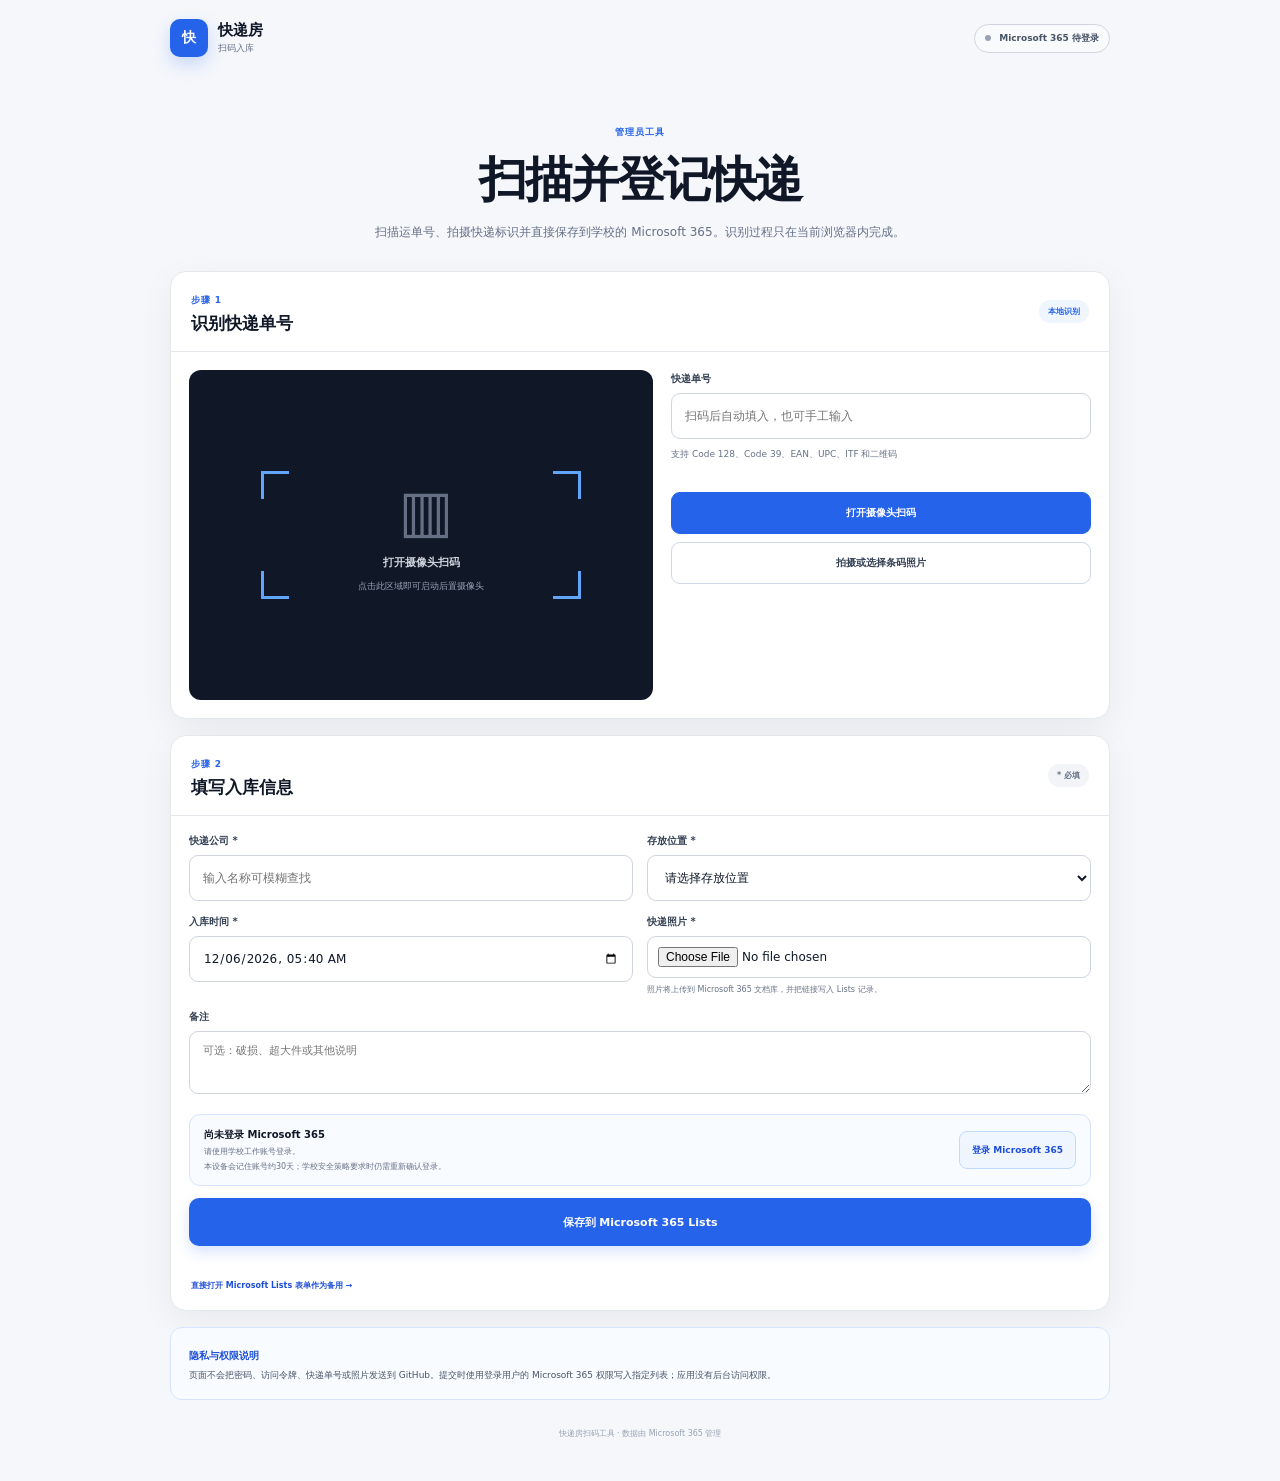
==== index.html @ 3db7db63 "Add parcel intake success page and next actions" ====
<!doctype html>
<html lang="zh-CN">
  <head>
    <meta charset="UTF-8" />
    <meta name="viewport" content="width=device-width, initial-scale=1.0, viewport-fit=cover" />
    <meta name="theme-color" content="#101828" />
    <meta name="description" content="快递房管理员手机扫码、拍照并直接写入 Microsoft 365 Lists。" />
    <title>快递房 · 扫码入库</title>
    <script type="module" crossorigin src="./app-v5.js"></script>
    <link rel="stylesheet" crossorigin href="./styles.css">
  </head>
  <body>
    <main class="shell">
      <header class="topbar">
        <a class="brand" href="#top" aria-label="快递房扫码入库首页">
          <span class="brand-mark">快</span>
          <span><strong>快递房</strong><small>扫码入库</small></span>
        </a>
        <span class="service-badge" id="service-badge"><i></i> Microsoft 365 待登录</span>
      </header>

      <section class="intro" id="top">
        <span class="eyebrow">管理员工具</span>
        <h1>扫描并登记快递</h1>
        <p>扫描运单号、拍摄快递标识并直接保存到学校的 Microsoft 365。识别过程只在当前浏览器内完成。</p>
      </section>

      <section class="scanner-card" aria-labelledby="scanner-title">
        <div class="section-heading">
          <div>
            <span class="step">步骤 1</span>
            <h2 id="scanner-title">识别快递单号</h2>
          </div>
          <span class="local-badge">本地识别</span>
        </div>

        <div class="scanner-grid">
          <div class="camera-stage" id="camera-stage">
            <video id="camera-preview" muted playsinline aria-label="摄像头条码预览"></video>
            <button class="camera-placeholder" id="camera-preview-button" type="button" aria-label="打开摄像头扫码">
              <span class="barcode-glyph">▥</span>
              <strong>打开摄像头扫码</strong>
              <small>点击此区域即可启动后置摄像头</small>
            </button>
            <div class="scan-frame" aria-hidden="true"><i></i><i></i><i></i><i></i></div>
          </div>

          <div class="controls">
            <label for="tracking-number">快递单号</label>
            <input id="tracking-number" type="text" inputmode="text" autocomplete="off" placeholder="扫码后自动填入，也可手工输入" required />
            <p class="status" id="scan-status" role="status">支持 Code 128、Code 39、EAN、UPC、ITF 和二维码</p>

            <div class="button-grid">
              <button class="primary-button" id="camera-button" type="button">打开摄像头扫码</button>
              <label class="secondary-button file-button">
                拍摄或选择条码照片
                <input id="barcode-image-input" type="file" accept="image/*" capture="environment" />
              </label>
            </div>
            <button class="stop-button" id="stop-button" type="button" hidden>停止摄像头</button>

            <div class="result" id="scan-result" hidden>
              <span>识别结果</span>
              <strong id="result-value"></strong>
            </div>
          </div>
        </div>
      </section>

      <section class="intake-card" aria-labelledby="intake-title">
        <div class="section-heading">
          <div>
            <span class="step">步骤 2</span>
            <h2 id="intake-title">填写入库信息</h2>
          </div>
          <span class="required-note">* 必填</span>
        </div>

        <form id="intake-form">
          <div class="form-grid">
            <label class="field">
              <span>快递公司 *</span>
              <input id="courier-company" list="courier-options" autocomplete="off" placeholder="输入名称可模糊查找" required />
              <datalist id="courier-options">
                <option value="顺丰速运"></option>
                <option value="京东物流"></option>
                <option value="中通快递"></option>
                <option value="圆通速递"></option>
                <option value="申通快递"></option>
                <option value="韵达速递"></option>
                <option value="极兔速递"></option>
                <option value="中国邮政"></option>
                <option value="邮政EMS"></option>
                <option value="德邦快递"></option>
                <option value="跨越速运"></option>
                <option value="菜鸟速递"></option>
                <option value="丰网速运"></option>
                <option value="安能物流"></option>
                <option value="百世快运"></option>
                <option value="DHL"></option>
                <option value="FedEx"></option>
                <option value="UPS"></option>
                <option value="其他"></option>
              </datalist>
            </label>

            <label class="field">
              <span>存放位置 *</span>
              <select id="storage-location" required>
                <option value="">请选择存放位置</option>
                <option value="南门岗亭货架1层">南门岗亭货架1层</option>
                <option value="南门岗亭货架2层">南门岗亭货架2层</option>
                <option value="南门岗亭货架3层">南门岗亭货架3层</option>
                <option value="南门外货架1层">南门外货架1层</option>
                <option value="南门外货架2层">南门外货架2层</option>
                <option value="南门外货架3层">南门外货架3层</option>
              </select>
            </label>

            <label class="field">
              <span>入库时间 *</span>
              <input id="inbound-time" type="datetime-local" required />
            </label>

            <label class="field photo-field">
              <span>快递照片 *</span>
              <input id="parcel-photo" type="file" accept="image/*" capture="environment" required />
              <small>照片将上传到 Microsoft 365 文档库，并把链接写入 Lists 记录。</small>
            </label>

            <label class="field field-wide">
              <span>备注</span>
              <textarea id="notes" rows="3" placeholder="可选：破损、超大件或其他说明"></textarea>
            </label>
          </div>

          <div class="photo-preview" id="photo-preview" hidden>
            <img id="photo-preview-image" alt="待上传的快递照片预览" />
            <div><strong id="photo-file-name"></strong><small>仅在提交时上传到 Microsoft 365</small></div>
            <button id="remove-photo" type="button">移除</button>
          </div>

          <div class="connection-panel">
            <div>
              <strong id="account-label">尚未登录 Microsoft 365</strong>
              <small id="connection-status">使用学校工作账号登录后，才能直接写入快递管理列表。</small>
              <small>本设备会记住账号约30天；学校安全策略要求时仍需重新确认登录。</small>
            </div>
            <button id="m365-login-button" type="button">登录 Microsoft 365</button>
          </div>

          <button class="submit-button" id="submit-button" type="submit">保存到 Microsoft 365 Lists</button>
          <p class="submit-status" id="submit-status" role="status"></p>
          <a class="manual-form-link" id="manual-form-link" hidden target="_blank" rel="noreferrer">直接打开 Microsoft Lists 表单作为备用 →</a>
        </form>
      </section>

      <aside class="privacy-note">
        <strong>隐私与权限说明</strong>
        <p>页面不会把密码、访问令牌、快递单号或照片发送到 GitHub。提交时使用登录用户的 Microsoft 365 权限写入指定列表；应用没有后台访问权限。</p>
      </aside>

      <footer>快递房扫码工具 · 数据由 Microsoft 365 管理</footer>
    </main>

    <section class="success-screen" id="success-screen" aria-labelledby="success-title" hidden>
      <div class="success-card">
        <div class="success-icon" aria-hidden="true">✓</div>
        <span class="success-eyebrow">入库完成</span>
        <h1 id="success-title" tabindex="-1">快递已成功保存</h1>
        <p>快递记录和照片已经写入 Microsoft 365。</p>

        <dl class="success-details">
          <div><dt>快递单号</dt><dd id="success-tracking-number"></dd></div>
          <div><dt>存放位置</dt><dd id="success-storage-location"></dd></div>
          <div><dt>记录编号</dt><dd id="success-record-id"></dd></div>
        </dl>

        <div class="success-actions">
          <button class="success-primary" id="record-another-button" type="button">再录入一个快递</button>
          <button class="success-secondary" id="close-page-button" type="button">关闭此页面</button>
        </div>
        <p class="close-page-status" id="close-page-status" role="status" hidden></p>
      </div>
    </section>
  </body>
</html>
---- styles.css ----
:root{--lightningcss-light:initial;--lightningcss-dark: ;color-scheme:light;--navy:#101828;--blue:#2563eb;--blue-dark:#1d4ed8;--blue-soft:#eff6ff;--green:#079455;--green-soft:#ecfdf3;--red:#b42318;--red-soft:#fef3f2;--text:#101828;--muted:#667085;--line:#e4e7ec;--surface:#fff;--canvas:#f5f7fb}*{box-sizing:border-box}html{scroll-behavior:smooth}body{color:var(--text);background:var(--canvas);-webkit-font-smoothing:antialiased;margin:0;font-family:Segoe UI,Microsoft YaHei,PingFang SC,system-ui,sans-serif}button,input,select,textarea{font:inherit}a{color:inherit;text-decoration:none}[hidden]{display:none!important}.shell{width:min(940px,100% - 32px);margin:0 auto;padding-bottom:42px}.topbar{justify-content:space-between;align-items:center;gap:20px;min-height:76px;display:flex}.brand{align-items:center;gap:10px;display:inline-flex}.brand-mark{background:var(--blue);color:#fff;border-radius:10px;place-items:center;width:38px;height:38px;font-size:14px;font-weight:900;display:grid;box-shadow:0 7px 18px #2563eb38}.brand strong,.brand small{display:block}.brand strong{font-size:15px}.brand small{color:var(--muted);margin-top:2px;font-size:9px}.service-badge{color:#475467;background:#f9fafb;border:1px solid #d0d5dd;border-radius:999px;padding:7px 10px;font-size:9px;font-weight:800}.service-badge i{background:#98a2b3;border-radius:50%;width:6px;height:6px;margin-right:5px;display:inline-block}.service-badge[data-state=success]{background:var(--green-soft);color:#027a48;border-color:#b7ebd1}.service-badge[data-state=success] i{background:#12b76a}.intro{text-align:center;padding:44px 0 28px}.eyebrow,.step{color:var(--blue);letter-spacing:.1em;font-size:9px;font-weight:900}.intro h1{letter-spacing:-.04em;margin:9px 0 10px;font-size:clamp(32px,6vw,48px)}.intro p{max-width:680px;color:var(--muted);margin:0 auto;font-size:12px;line-height:1.75}.scanner-card,.intake-card{border:1px solid var(--line);background:var(--surface);border-radius:16px;box-shadow:0 10px 35px #1018280f}.intake-card{margin-top:16px}.section-heading{border-bottom:1px solid var(--line);justify-content:space-between;align-items:center;min-height:76px;padding:16px 20px;display:flex}.section-heading h2{margin:5px 0 0;font-size:17px}.local-badge,.required-note{background:var(--blue-soft);color:var(--blue);border-radius:999px;padding:6px 9px;font-size:8px;font-weight:850}.required-note{color:#667085;background:#f2f4f7}.scanner-grid{grid-template-columns:minmax(300px,1.05fr) minmax(290px,.95fr);gap:18px;padding:18px;display:grid}.camera-stage{background:var(--navy);border-radius:12px;min-height:330px;position:relative;overflow:hidden}.camera-stage video{object-fit:cover;width:100%;height:100%;min-height:330px;display:block}.camera-placeholder{cursor:pointer;color:#98a2b3;text-align:center;background:0 0;border:0;place-content:center;gap:10px;width:100%;padding:0;display:grid;position:absolute;inset:0}.camera-placeholder:hover,.camera-placeholder:focus-visible{background:#ffffff0a;outline:none}.camera-placeholder strong{color:#d0d5dd;font-size:11px}.camera-placeholder small{font-size:9px}.barcode-glyph{color:#667085;letter-spacing:-10px;font-size:58px}.scan-frame{pointer-events:none;width:min(76%,320px);height:128px;position:absolute;inset:50% auto auto 50%;transform:translate(-50%,-50%)}.scan-frame i{width:28px;height:28px;position:absolute}.scan-frame i:first-child{border-top:3px solid #60a5fa;border-left:3px solid #60a5fa;top:0;left:0}.scan-frame i:nth-child(2){border-top:3px solid #60a5fa;border-right:3px solid #60a5fa;top:0;right:0}.scan-frame i:nth-child(3){border-bottom:3px solid #60a5fa;border-left:3px solid #60a5fa;bottom:0;left:0}.scan-frame i:nth-child(4){border-bottom:3px solid #60a5fa;border-right:3px solid #60a5fa;bottom:0;right:0}.camera-stage[data-state=success] .scan-frame i{border-color:#12b76a}.controls{flex-direction:column;min-width:0;display:flex}.controls>label:first-child{color:#344054;margin:2px 0 7px;font-size:10px;font-weight:850}.controls>input,.field input,.field select,.field textarea{width:100%;color:var(--text);background:#fff;border:1px solid #d0d5dd;border-radius:9px;outline:none}.controls>input,.field input,.field select{height:46px;padding:0 13px;font-size:12px}.field textarea{resize:vertical;padding:11px 13px;font-size:11px}.controls>input:focus,.field input:focus,.field select:focus,.field textarea:focus{border-color:#60a5fa;box-shadow:0 0 0 3px #dbeafe}.status{min-height:36px;color:var(--muted);margin:9px 0 8px;font-size:9px;line-height:1.55}.status[data-tone=success]{color:var(--green);font-weight:750}.status[data-tone=error]{color:var(--red)}.button-grid{grid-template-columns:1fr;gap:8px;display:grid}.primary-button,.secondary-button,.stop-button{cursor:pointer;border-radius:9px;place-items:center;min-height:42px;padding:0 12px;font-size:10px;font-weight:800;display:grid}.primary-button{border:1px solid var(--blue);background:var(--blue);color:#fff}.primary-button:hover{background:var(--blue-dark)}.secondary-button{color:#344054;background:#fff;border:1px solid #cfd8e8}.secondary-button:hover{color:var(--blue-dark);border-color:#93c5fd}.file-button{position:relative;overflow:hidden}.file-button input{opacity:0;pointer-events:none;width:1px;height:1px;position:absolute}.stop-button{color:#475467;background:#f2f4f7;border:0;margin-top:8px}.result{background:var(--green-soft);border:1px solid #b7ebd1;border-radius:10px;margin-top:auto;padding:13px}.result span,.result strong{display:block}.result span{color:#027a48;font-size:8px;font-weight:800}.result strong{overflow-wrap:anywhere;color:#05603a;margin-top:5px;font-size:15px}#intake-form{padding:18px}.form-grid{grid-template-columns:repeat(2,minmax(0,1fr));gap:14px;display:grid}.field{min-width:0}.field>span{color:#344054;margin:0 0 7px;font-size:10px;font-weight:800;display:block}.field>small{color:var(--muted);margin-top:6px;font-size:8px;line-height:1.5;display:block}.field-wide{grid-column:1/-1}.photo-field input{height:auto;padding:10px}.photo-preview{background:#f8fbff;border:1px solid #d6e4ff;border-radius:10px;grid-template-columns:72px minmax(0,1fr) auto;align-items:center;gap:11px;margin-top:14px;padding:10px;display:grid}.photo-preview img{object-fit:cover;background:#e4e7ec;border-radius:8px;width:72px;height:60px}.photo-preview strong,.photo-preview small{text-overflow:ellipsis;white-space:nowrap;display:block;overflow:hidden}.photo-preview strong{font-size:10px}.photo-preview small{color:var(--muted);margin-top:5px;font-size:8px}.photo-preview button{cursor:pointer;color:#475467;background:#f2f4f7;border:0;border-radius:7px;padding:7px 9px;font-size:8px;font-weight:800}.connection-panel{background:#f8fbff;border:1px solid #d6e4ff;border-radius:11px;align-items:center;gap:14px;margin-top:16px;padding:13px 14px;display:flex}.connection-panel>div{min-width:0}.connection-panel strong,.connection-panel small{display:block}.connection-panel strong{font-size:10px}.connection-panel small{color:var(--muted);text-overflow:ellipsis;white-space:nowrap;margin-top:4px;font-size:8px;overflow:hidden}.connection-panel button{cursor:pointer;background:var(--blue-soft);min-height:38px;color:var(--blue-dark);white-space:nowrap;border:1px solid #bfdbfe;border-radius:8px;margin-left:auto;padding:0 12px;font-size:9px;font-weight:850}.connection-panel button:disabled{cursor:default;opacity:.68}.submit-button{cursor:pointer;background:var(--blue);color:#fff;border:0;border-radius:10px;width:100%;min-height:48px;margin-top:12px;font-size:11px;font-weight:850;box-shadow:0 6px 14px #2563eb2e}.submit-button:hover{background:var(--blue-dark)}.submit-button:disabled{cursor:wait;opacity:.62}.submit-status{min-height:18px;color:var(--muted);margin:9px 2px 0;font-size:9px;line-height:1.55}.submit-status[data-tone=success]{color:var(--green);font-weight:800}.submit-status[data-tone=error]{color:var(--red)}.manual-form-link{color:var(--blue-dark);margin:7px 2px 0;font-size:8px;font-weight:800;display:inline-flex}.privacy-note{background:#f8fbff;border:1px solid #d6e4ff;border-radius:12px;margin-top:16px;padding:16px 18px}.privacy-note strong{color:#1d4ed8;font-size:10px}.privacy-note p{color:#475467;margin:5px 0 0;font-size:9px;line-height:1.65}footer{color:#98a2b3;text-align:center;padding:28px 0 0;font-size:8px}.success-screen{background:linear-gradient(#f5f7fb 0%,#ecfdf3 100%);place-items:center;min-height:100vh;padding:32px 16px;display:grid}.success-card{text-align:center;background:#fff;border:1px solid #b7ebd1;border-radius:22px;width:min(520px,100%);padding:42px;box-shadow:0 24px 70px #1018281f}.success-icon{background:var(--green-soft);width:72px;height:72px;color:var(--green);border-radius:50%;place-items:center;margin:0 auto 20px;font-size:38px;font-weight:900;display:grid}.success-eyebrow{color:var(--green);letter-spacing:.12em;font-size:10px;font-weight:900}.success-card h1{letter-spacing:-.04em;outline:none;margin:9px 0 10px;font-size:clamp(28px,6vw,40px)}.success-card>p{color:var(--muted);margin:0;font-size:11px;line-height:1.7}.success-details{border:1px solid var(--line);text-align:left;background:#f9fafb;border-radius:14px;margin:26px 0;padding:6px 18px}.success-details div{border-bottom:1px solid var(--line);grid-template-columns:92px minmax(0,1fr);gap:12px;padding:12px 0;display:grid}.success-details div:last-child{border-bottom:0}.success-details dt{color:var(--muted);font-size:9px;font-weight:750}.success-details dd{overflow-wrap:anywhere;color:var(--text);margin:0;font-size:11px;font-weight:850}.success-actions{grid-template-columns:1fr 1fr;gap:10px;display:grid}.success-actions button{cursor:pointer;border-radius:10px;min-height:48px;padding:0 14px;font-size:10px;font-weight:850}.success-primary{border:1px solid var(--blue);background:var(--blue);color:#fff}.success-primary:hover{background:var(--blue-dark)}.success-secondary{color:#344054;background:#fff;border:1px solid #d0d5dd}.success-secondary:hover{background:#f9fafb;border-color:#98a2b3}.success-card .close-page-status{color:#b54708;background:#fff4ed;border-radius:8px;margin-top:14px;padding:10px 12px;font-size:9px}@media (width<=700px){.shell{width:min(100% - 22px,560px);padding-bottom:28px}.topbar{min-height:64px}.service-badge{font-size:8px}.intro{text-align:left;padding:30px 6px 20px}.intro h1{font-size:31px}.intro p{font-size:10px}.section-heading{min-height:67px;padding:13px 14px}.scanner-grid{grid-template-columns:1fr;gap:12px;padding:11px}.camera-stage,.camera-stage video{min-height:270px}.controls{min-height:290px}#intake-form{padding:13px}.form-grid{grid-template-columns:1fr;gap:12px}.field-wide{grid-column:auto}.connection-panel{flex-direction:column;align-items:stretch}.connection-panel button{width:100%;margin-left:0}.success-screen{padding:18px 12px}.success-card{border-radius:17px;padding:30px 18px}.success-actions{grid-template-columns:1fr}.success-details div{grid-template-columns:78px minmax(0,1fr)}}@media (prefers-reduced-motion:reduce){*{scroll-behavior:auto!important}}
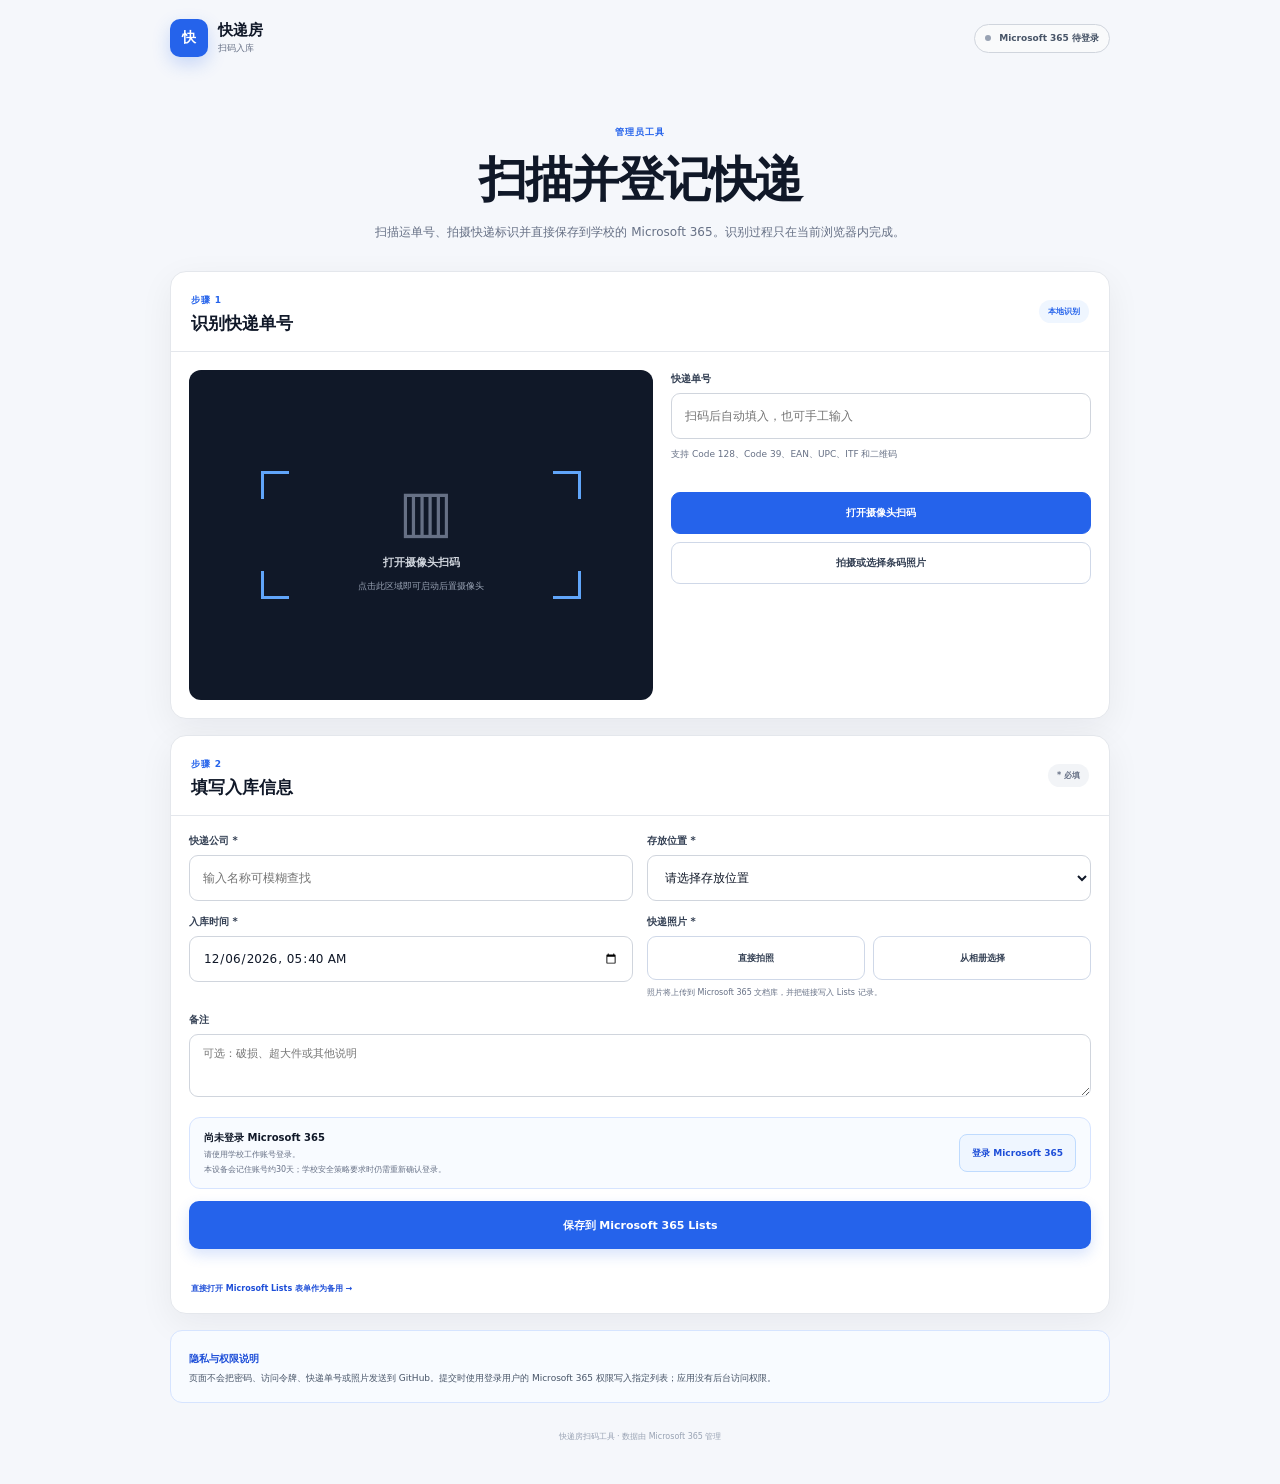
==== commit 5c1b40f0: "Improve WeChat photo upload compatibility" ====
--- a/index.html
+++ b/index.html
@@ -6,7 +6,7 @@
     <meta name="theme-color" content="#101828" />
     <meta name="description" content="快递房管理员手机扫码、拍照并直接写入 Microsoft 365 Lists。" />
     <title>快递房 · 扫码入库</title>
-    <script type="module" crossorigin src="./app-v5.js"></script>
+    <script type="module" crossorigin src="./app-v6.js"></script>
     <link rel="stylesheet" crossorigin href="./styles.css">
   </head>
   <body>
@@ -54,7 +54,7 @@
               <button class="primary-button" id="camera-button" type="button">打开摄像头扫码</button>
               <label class="secondary-button file-button">
                 拍摄或选择条码照片
-                <input id="barcode-image-input" type="file" accept="image/*" capture="environment" />
+                <input id="barcode-image-input" type="file" accept="image/*" />
               </label>
             </div>
             <button class="stop-button" id="stop-button" type="button" hidden>停止摄像头</button>
@@ -124,8 +124,18 @@
 
             <label class="field photo-field">
               <span>快递照片 *</span>
-              <input id="parcel-photo" type="file" accept="image/*" capture="environment" required />
+              <span class="photo-source-grid">
+                <span class="photo-source-button">
+                  直接拍照
+                  <input id="parcel-photo-camera" type="file" accept="image/*" capture="environment" />
+                </span>
+                <span class="photo-source-button">
+                  从相册选择
+                  <input id="parcel-photo-library" type="file" accept="image/*" />
+                </span>
+              </span>
               <small>照片将上传到 Microsoft 365 文档库，并把链接写入 Lists 记录。</small>
+              <small class="wechat-photo-hint" id="wechat-photo-hint" hidden>微信内置浏览器可能无法直接调用摄像头，请先拍照后选择“从相册选择”；仍无反应时，请用右上角菜单在系统浏览器打开。</small>
             </label>
 
             <label class="field field-wide">
--- a/styles.css
+++ b/styles.css
@@ -1 +1 @@
-:root{--lightningcss-light:initial;--lightningcss-dark: ;color-scheme:light;--navy:#101828;--blue:#2563eb;--blue-dark:#1d4ed8;--blue-soft:#eff6ff;--green:#079455;--green-soft:#ecfdf3;--red:#b42318;--red-soft:#fef3f2;--text:#101828;--muted:#667085;--line:#e4e7ec;--surface:#fff;--canvas:#f5f7fb}*{box-sizing:border-box}html{scroll-behavior:smooth}body{color:var(--text);background:var(--canvas);-webkit-font-smoothing:antialiased;margin:0;font-family:Segoe UI,Microsoft YaHei,PingFang SC,system-ui,sans-serif}button,input,select,textarea{font:inherit}a{color:inherit;text-decoration:none}[hidden]{display:none!important}.shell{width:min(940px,100% - 32px);margin:0 auto;padding-bottom:42px}.topbar{justify-content:space-between;align-items:center;gap:20px;min-height:76px;display:flex}.brand{align-items:center;gap:10px;display:inline-flex}.brand-mark{background:var(--blue);color:#fff;border-radius:10px;place-items:center;width:38px;height:38px;font-size:14px;font-weight:900;display:grid;box-shadow:0 7px 18px #2563eb38}.brand strong,.brand small{display:block}.brand strong{font-size:15px}.brand small{color:var(--muted);margin-top:2px;font-size:9px}.service-badge{color:#475467;background:#f9fafb;border:1px solid #d0d5dd;border-radius:999px;padding:7px 10px;font-size:9px;font-weight:800}.service-badge i{background:#98a2b3;border-radius:50%;width:6px;height:6px;margin-right:5px;display:inline-block}.service-badge[data-state=success]{background:var(--green-soft);color:#027a48;border-color:#b7ebd1}.service-badge[data-state=success] i{background:#12b76a}.intro{text-align:center;padding:44px 0 28px}.eyebrow,.step{color:var(--blue);letter-spacing:.1em;font-size:9px;font-weight:900}.intro h1{letter-spacing:-.04em;margin:9px 0 10px;font-size:clamp(32px,6vw,48px)}.intro p{max-width:680px;color:var(--muted);margin:0 auto;font-size:12px;line-height:1.75}.scanner-card,.intake-card{border:1px solid var(--line);background:var(--surface);border-radius:16px;box-shadow:0 10px 35px #1018280f}.intake-card{margin-top:16px}.section-heading{border-bottom:1px solid var(--line);justify-content:space-between;align-items:center;min-height:76px;padding:16px 20px;display:flex}.section-heading h2{margin:5px 0 0;font-size:17px}.local-badge,.required-note{background:var(--blue-soft);color:var(--blue);border-radius:999px;padding:6px 9px;font-size:8px;font-weight:850}.required-note{color:#667085;background:#f2f4f7}.scanner-grid{grid-template-columns:minmax(300px,1.05fr) minmax(290px,.95fr);gap:18px;padding:18px;display:grid}.camera-stage{background:var(--navy);border-radius:12px;min-height:330px;position:relative;overflow:hidden}.camera-stage video{object-fit:cover;width:100%;height:100%;min-height:330px;display:block}.camera-placeholder{cursor:pointer;color:#98a2b3;text-align:center;background:0 0;border:0;place-content:center;gap:10px;width:100%;padding:0;display:grid;position:absolute;inset:0}.camera-placeholder:hover,.camera-placeholder:focus-visible{background:#ffffff0a;outline:none}.camera-placeholder strong{color:#d0d5dd;font-size:11px}.camera-placeholder small{font-size:9px}.barcode-glyph{color:#667085;letter-spacing:-10px;font-size:58px}.scan-frame{pointer-events:none;width:min(76%,320px);height:128px;position:absolute;inset:50% auto auto 50%;transform:translate(-50%,-50%)}.scan-frame i{width:28px;height:28px;position:absolute}.scan-frame i:first-child{border-top:3px solid #60a5fa;border-left:3px solid #60a5fa;top:0;left:0}.scan-frame i:nth-child(2){border-top:3px solid #60a5fa;border-right:3px solid #60a5fa;top:0;right:0}.scan-frame i:nth-child(3){border-bottom:3px solid #60a5fa;border-left:3px solid #60a5fa;bottom:0;left:0}.scan-frame i:nth-child(4){border-bottom:3px solid #60a5fa;border-right:3px solid #60a5fa;bottom:0;right:0}.camera-stage[data-state=success] .scan-frame i{border-color:#12b76a}.controls{flex-direction:column;min-width:0;display:flex}.controls>label:first-child{color:#344054;margin:2px 0 7px;font-size:10px;font-weight:850}.controls>input,.field input,.field select,.field textarea{width:100%;color:var(--text);background:#fff;border:1px solid #d0d5dd;border-radius:9px;outline:none}.controls>input,.field input,.field select{height:46px;padding:0 13px;font-size:12px}.field textarea{resize:vertical;padding:11px 13px;font-size:11px}.controls>input:focus,.field input:focus,.field select:focus,.field textarea:focus{border-color:#60a5fa;box-shadow:0 0 0 3px #dbeafe}.status{min-height:36px;color:var(--muted);margin:9px 0 8px;font-size:9px;line-height:1.55}.status[data-tone=success]{color:var(--green);font-weight:750}.status[data-tone=error]{color:var(--red)}.button-grid{grid-template-columns:1fr;gap:8px;display:grid}.primary-button,.secondary-button,.stop-button{cursor:pointer;border-radius:9px;place-items:center;min-height:42px;padding:0 12px;font-size:10px;font-weight:800;display:grid}.primary-button{border:1px solid var(--blue);background:var(--blue);color:#fff}.primary-button:hover{background:var(--blue-dark)}.secondary-button{color:#344054;background:#fff;border:1px solid #cfd8e8}.secondary-button:hover{color:var(--blue-dark);border-color:#93c5fd}.file-button{position:relative;overflow:hidden}.file-button input{opacity:0;pointer-events:none;width:1px;height:1px;position:absolute}.stop-button{color:#475467;background:#f2f4f7;border:0;margin-top:8px}.result{background:var(--green-soft);border:1px solid #b7ebd1;border-radius:10px;margin-top:auto;padding:13px}.result span,.result strong{display:block}.result span{color:#027a48;font-size:8px;font-weight:800}.result strong{overflow-wrap:anywhere;color:#05603a;margin-top:5px;font-size:15px}#intake-form{padding:18px}.form-grid{grid-template-columns:repeat(2,minmax(0,1fr));gap:14px;display:grid}.field{min-width:0}.field>span{color:#344054;margin:0 0 7px;font-size:10px;font-weight:800;display:block}.field>small{color:var(--muted);margin-top:6px;font-size:8px;line-height:1.5;display:block}.field-wide{grid-column:1/-1}.photo-field input{height:auto;padding:10px}.photo-preview{background:#f8fbff;border:1px solid #d6e4ff;border-radius:10px;grid-template-columns:72px minmax(0,1fr) auto;align-items:center;gap:11px;margin-top:14px;padding:10px;display:grid}.photo-preview img{object-fit:cover;background:#e4e7ec;border-radius:8px;width:72px;height:60px}.photo-preview strong,.photo-preview small{text-overflow:ellipsis;white-space:nowrap;display:block;overflow:hidden}.photo-preview strong{font-size:10px}.photo-preview small{color:var(--muted);margin-top:5px;font-size:8px}.photo-preview button{cursor:pointer;color:#475467;background:#f2f4f7;border:0;border-radius:7px;padding:7px 9px;font-size:8px;font-weight:800}.connection-panel{background:#f8fbff;border:1px solid #d6e4ff;border-radius:11px;align-items:center;gap:14px;margin-top:16px;padding:13px 14px;display:flex}.connection-panel>div{min-width:0}.connection-panel strong,.connection-panel small{display:block}.connection-panel strong{font-size:10px}.connection-panel small{color:var(--muted);text-overflow:ellipsis;white-space:nowrap;margin-top:4px;font-size:8px;overflow:hidden}.connection-panel button{cursor:pointer;background:var(--blue-soft);min-height:38px;color:var(--blue-dark);white-space:nowrap;border:1px solid #bfdbfe;border-radius:8px;margin-left:auto;padding:0 12px;font-size:9px;font-weight:850}.connection-panel button:disabled{cursor:default;opacity:.68}.submit-button{cursor:pointer;background:var(--blue);color:#fff;border:0;border-radius:10px;width:100%;min-height:48px;margin-top:12px;font-size:11px;font-weight:850;box-shadow:0 6px 14px #2563eb2e}.submit-button:hover{background:var(--blue-dark)}.submit-button:disabled{cursor:wait;opacity:.62}.submit-status{min-height:18px;color:var(--muted);margin:9px 2px 0;font-size:9px;line-height:1.55}.submit-status[data-tone=success]{color:var(--green);font-weight:800}.submit-status[data-tone=error]{color:var(--red)}.manual-form-link{color:var(--blue-dark);margin:7px 2px 0;font-size:8px;font-weight:800;display:inline-flex}.privacy-note{background:#f8fbff;border:1px solid #d6e4ff;border-radius:12px;margin-top:16px;padding:16px 18px}.privacy-note strong{color:#1d4ed8;font-size:10px}.privacy-note p{color:#475467;margin:5px 0 0;font-size:9px;line-height:1.65}footer{color:#98a2b3;text-align:center;padding:28px 0 0;font-size:8px}.success-screen{background:linear-gradient(#f5f7fb 0%,#ecfdf3 100%);place-items:center;min-height:100vh;padding:32px 16px;display:grid}.success-card{text-align:center;background:#fff;border:1px solid #b7ebd1;border-radius:22px;width:min(520px,100%);padding:42px;box-shadow:0 24px 70px #1018281f}.success-icon{background:var(--green-soft);width:72px;height:72px;color:var(--green);border-radius:50%;place-items:center;margin:0 auto 20px;font-size:38px;font-weight:900;display:grid}.success-eyebrow{color:var(--green);letter-spacing:.12em;font-size:10px;font-weight:900}.success-card h1{letter-spacing:-.04em;outline:none;margin:9px 0 10px;font-size:clamp(28px,6vw,40px)}.success-card>p{color:var(--muted);margin:0;font-size:11px;line-height:1.7}.success-details{border:1px solid var(--line);text-align:left;background:#f9fafb;border-radius:14px;margin:26px 0;padding:6px 18px}.success-details div{border-bottom:1px solid var(--line);grid-template-columns:92px minmax(0,1fr);gap:12px;padding:12px 0;display:grid}.success-details div:last-child{border-bottom:0}.success-details dt{color:var(--muted);font-size:9px;font-weight:750}.success-details dd{overflow-wrap:anywhere;color:var(--text);margin:0;font-size:11px;font-weight:850}.success-actions{grid-template-columns:1fr 1fr;gap:10px;display:grid}.success-actions button{cursor:pointer;border-radius:10px;min-height:48px;padding:0 14px;font-size:10px;font-weight:850}.success-primary{border:1px solid var(--blue);background:var(--blue);color:#fff}.success-primary:hover{background:var(--blue-dark)}.success-secondary{color:#344054;background:#fff;border:1px solid #d0d5dd}.success-secondary:hover{background:#f9fafb;border-color:#98a2b3}.success-card .close-page-status{color:#b54708;background:#fff4ed;border-radius:8px;margin-top:14px;padding:10px 12px;font-size:9px}@media (width<=700px){.shell{width:min(100% - 22px,560px);padding-bottom:28px}.topbar{min-height:64px}.service-badge{font-size:8px}.intro{text-align:left;padding:30px 6px 20px}.intro h1{font-size:31px}.intro p{font-size:10px}.section-heading{min-height:67px;padding:13px 14px}.scanner-grid{grid-template-columns:1fr;gap:12px;padding:11px}.camera-stage,.camera-stage video{min-height:270px}.controls{min-height:290px}#intake-form{padding:13px}.form-grid{grid-template-columns:1fr;gap:12px}.field-wide{grid-column:auto}.connection-panel{flex-direction:column;align-items:stretch}.connection-panel button{width:100%;margin-left:0}.success-screen{padding:18px 12px}.success-card{border-radius:17px;padding:30px 18px}.success-actions{grid-template-columns:1fr}.success-details div{grid-template-columns:78px minmax(0,1fr)}}@media (prefers-reduced-motion:reduce){*{scroll-behavior:auto!important}}
+:root{--lightningcss-light:initial;--lightningcss-dark: ;color-scheme:light;--navy:#101828;--blue:#2563eb;--blue-dark:#1d4ed8;--blue-soft:#eff6ff;--green:#079455;--green-soft:#ecfdf3;--red:#b42318;--red-soft:#fef3f2;--text:#101828;--muted:#667085;--line:#e4e7ec;--surface:#fff;--canvas:#f5f7fb}*{box-sizing:border-box}html{scroll-behavior:smooth}body{color:var(--text);background:var(--canvas);-webkit-font-smoothing:antialiased;margin:0;font-family:Segoe UI,Microsoft YaHei,PingFang SC,system-ui,sans-serif}button,input,select,textarea{font:inherit}a{color:inherit;text-decoration:none}[hidden]{display:none!important}.shell{width:min(940px,100% - 32px);margin:0 auto;padding-bottom:42px}.topbar{justify-content:space-between;align-items:center;gap:20px;min-height:76px;display:flex}.brand{align-items:center;gap:10px;display:inline-flex}.brand-mark{background:var(--blue);color:#fff;border-radius:10px;place-items:center;width:38px;height:38px;font-size:14px;font-weight:900;display:grid;box-shadow:0 7px 18px #2563eb38}.brand strong,.brand small{display:block}.brand strong{font-size:15px}.brand small{color:var(--muted);margin-top:2px;font-size:9px}.service-badge{color:#475467;background:#f9fafb;border:1px solid #d0d5dd;border-radius:999px;padding:7px 10px;font-size:9px;font-weight:800}.service-badge i{background:#98a2b3;border-radius:50%;width:6px;height:6px;margin-right:5px;display:inline-block}.service-badge[data-state=success]{background:var(--green-soft);color:#027a48;border-color:#b7ebd1}.service-badge[data-state=success] i{background:#12b76a}.intro{text-align:center;padding:44px 0 28px}.eyebrow,.step{color:var(--blue);letter-spacing:.1em;font-size:9px;font-weight:900}.intro h1{letter-spacing:-.04em;margin:9px 0 10px;font-size:clamp(32px,6vw,48px)}.intro p{max-width:680px;color:var(--muted);margin:0 auto;font-size:12px;line-height:1.75}.scanner-card,.intake-card{border:1px solid var(--line);background:var(--surface);border-radius:16px;box-shadow:0 10px 35px #1018280f}.intake-card{margin-top:16px}.section-heading{border-bottom:1px solid var(--line);justify-content:space-between;align-items:center;min-height:76px;padding:16px 20px;display:flex}.section-heading h2{margin:5px 0 0;font-size:17px}.local-badge,.required-note{background:var(--blue-soft);color:var(--blue);border-radius:999px;padding:6px 9px;font-size:8px;font-weight:850}.required-note{color:#667085;background:#f2f4f7}.scanner-grid{grid-template-columns:minmax(300px,1.05fr) minmax(290px,.95fr);gap:18px;padding:18px;display:grid}.camera-stage{background:var(--navy);border-radius:12px;min-height:330px;position:relative;overflow:hidden}.camera-stage video{object-fit:cover;width:100%;height:100%;min-height:330px;display:block}.camera-placeholder{cursor:pointer;color:#98a2b3;text-align:center;background:0 0;border:0;place-content:center;gap:10px;width:100%;padding:0;display:grid;position:absolute;inset:0}.camera-placeholder:hover,.camera-placeholder:focus-visible{background:#ffffff0a;outline:none}.camera-placeholder strong{color:#d0d5dd;font-size:11px}.camera-placeholder small{font-size:9px}.barcode-glyph{color:#667085;letter-spacing:-10px;font-size:58px}.scan-frame{pointer-events:none;width:min(76%,320px);height:128px;position:absolute;inset:50% auto auto 50%;transform:translate(-50%,-50%)}.scan-frame i{width:28px;height:28px;position:absolute}.scan-frame i:first-child{border-top:3px solid #60a5fa;border-left:3px solid #60a5fa;top:0;left:0}.scan-frame i:nth-child(2){border-top:3px solid #60a5fa;border-right:3px solid #60a5fa;top:0;right:0}.scan-frame i:nth-child(3){border-bottom:3px solid #60a5fa;border-left:3px solid #60a5fa;bottom:0;left:0}.scan-frame i:nth-child(4){border-bottom:3px solid #60a5fa;border-right:3px solid #60a5fa;bottom:0;right:0}.camera-stage[data-state=success] .scan-frame i{border-color:#12b76a}.controls{flex-direction:column;min-width:0;display:flex}.controls>label:first-child{color:#344054;margin:2px 0 7px;font-size:10px;font-weight:850}.controls>input,.field input,.field select,.field textarea{width:100%;color:var(--text);background:#fff;border:1px solid #d0d5dd;border-radius:9px;outline:none}.controls>input,.field input,.field select{height:46px;padding:0 13px;font-size:12px}.field textarea{resize:vertical;padding:11px 13px;font-size:11px}.controls>input:focus,.field input:focus,.field select:focus,.field textarea:focus{border-color:#60a5fa;box-shadow:0 0 0 3px #dbeafe}.status{min-height:36px;color:var(--muted);margin:9px 0 8px;font-size:9px;line-height:1.55}.status[data-tone=success]{color:var(--green);font-weight:750}.status[data-tone=error]{color:var(--red)}.button-grid{grid-template-columns:1fr;gap:8px;display:grid}.primary-button,.secondary-button,.stop-button{cursor:pointer;border-radius:9px;place-items:center;min-height:42px;padding:0 12px;font-size:10px;font-weight:800;display:grid}.primary-button{border:1px solid var(--blue);background:var(--blue);color:#fff}.primary-button:hover{background:var(--blue-dark)}.secondary-button{color:#344054;background:#fff;border:1px solid #cfd8e8}.secondary-button:hover{color:var(--blue-dark);border-color:#93c5fd}.file-button{position:relative;overflow:hidden}.file-button input{opacity:0;pointer-events:none;width:1px;height:1px;position:absolute}.stop-button{color:#475467;background:#f2f4f7;border:0;margin-top:8px}.result{background:var(--green-soft);border:1px solid #b7ebd1;border-radius:10px;margin-top:auto;padding:13px}.result span,.result strong{display:block}.result span{color:#027a48;font-size:8px;font-weight:800}.result strong{overflow-wrap:anywhere;color:#05603a;margin-top:5px;font-size:15px}#intake-form{padding:18px}.form-grid{grid-template-columns:repeat(2,minmax(0,1fr));gap:14px;display:grid}.field{min-width:0}.field>span{color:#344054;margin:0 0 7px;font-size:10px;font-weight:800;display:block}.field>small{color:var(--muted);margin-top:6px;font-size:8px;line-height:1.5;display:block}.field-wide{grid-column:1/-1}.photo-source-grid{grid-template-columns:1fr 1fr;gap:8px;display:grid!important}.photo-source-button{cursor:pointer;color:#344054;background:#fff;border:1px solid #cfd8e8;border-radius:9px;place-items:center;min-height:44px;font-size:9px;font-weight:850;position:relative;overflow:hidden;display:grid!important}.photo-source-button:hover{color:var(--blue-dark);border-color:#93c5fd}.photo-source-button input{opacity:0;pointer-events:none;width:1px;height:1px;position:absolute}.photo-field .wechat-photo-hint{color:#b54708;background:#fff4ed;border-radius:8px;margin-top:8px;padding:9px 10px;line-height:1.65}.photo-preview{background:#f8fbff;border:1px solid #d6e4ff;border-radius:10px;grid-template-columns:72px minmax(0,1fr) auto;align-items:center;gap:11px;margin-top:14px;padding:10px;display:grid}.photo-preview img{object-fit:cover;background:#e4e7ec;border-radius:8px;width:72px;height:60px}.photo-preview strong,.photo-preview small{text-overflow:ellipsis;white-space:nowrap;display:block;overflow:hidden}.photo-preview strong{font-size:10px}.photo-preview small{color:var(--muted);margin-top:5px;font-size:8px}.photo-preview button{cursor:pointer;color:#475467;background:#f2f4f7;border:0;border-radius:7px;padding:7px 9px;font-size:8px;font-weight:800}.connection-panel{background:#f8fbff;border:1px solid #d6e4ff;border-radius:11px;align-items:center;gap:14px;margin-top:16px;padding:13px 14px;display:flex}.connection-panel>div{min-width:0}.connection-panel strong,.connection-panel small{display:block}.connection-panel strong{font-size:10px}.connection-panel small{color:var(--muted);text-overflow:ellipsis;white-space:nowrap;margin-top:4px;font-size:8px;overflow:hidden}.connection-panel button{cursor:pointer;background:var(--blue-soft);min-height:38px;color:var(--blue-dark);white-space:nowrap;border:1px solid #bfdbfe;border-radius:8px;margin-left:auto;padding:0 12px;font-size:9px;font-weight:850}.connection-panel button:disabled{cursor:default;opacity:.68}.submit-button{cursor:pointer;background:var(--blue);color:#fff;border:0;border-radius:10px;width:100%;min-height:48px;margin-top:12px;font-size:11px;font-weight:850;box-shadow:0 6px 14px #2563eb2e}.submit-button:hover{background:var(--blue-dark)}.submit-button:disabled{cursor:wait;opacity:.62}.submit-status{min-height:18px;color:var(--muted);margin:9px 2px 0;font-size:9px;line-height:1.55}.submit-status[data-tone=success]{color:var(--green);font-weight:800}.submit-status[data-tone=error]{color:var(--red)}.manual-form-link{color:var(--blue-dark);margin:7px 2px 0;font-size:8px;font-weight:800;display:inline-flex}.privacy-note{background:#f8fbff;border:1px solid #d6e4ff;border-radius:12px;margin-top:16px;padding:16px 18px}.privacy-note strong{color:#1d4ed8;font-size:10px}.privacy-note p{color:#475467;margin:5px 0 0;font-size:9px;line-height:1.65}footer{color:#98a2b3;text-align:center;padding:28px 0 0;font-size:8px}.success-screen{background:linear-gradient(#f5f7fb 0%,#ecfdf3 100%);place-items:center;min-height:100vh;padding:32px 16px;display:grid}.success-card{text-align:center;background:#fff;border:1px solid #b7ebd1;border-radius:22px;width:min(520px,100%);padding:42px;box-shadow:0 24px 70px #1018281f}.success-icon{background:var(--green-soft);width:72px;height:72px;color:var(--green);border-radius:50%;place-items:center;margin:0 auto 20px;font-size:38px;font-weight:900;display:grid}.success-eyebrow{color:var(--green);letter-spacing:.12em;font-size:10px;font-weight:900}.success-card h1{letter-spacing:-.04em;outline:none;margin:9px 0 10px;font-size:clamp(28px,6vw,40px)}.success-card>p{color:var(--muted);margin:0;font-size:11px;line-height:1.7}.success-details{border:1px solid var(--line);text-align:left;background:#f9fafb;border-radius:14px;margin:26px 0;padding:6px 18px}.success-details div{border-bottom:1px solid var(--line);grid-template-columns:92px minmax(0,1fr);gap:12px;padding:12px 0;display:grid}.success-details div:last-child{border-bottom:0}.success-details dt{color:var(--muted);font-size:9px;font-weight:750}.success-details dd{overflow-wrap:anywhere;color:var(--text);margin:0;font-size:11px;font-weight:850}.success-actions{grid-template-columns:1fr 1fr;gap:10px;display:grid}.success-actions button{cursor:pointer;border-radius:10px;min-height:48px;padding:0 14px;font-size:10px;font-weight:850}.success-primary{border:1px solid var(--blue);background:var(--blue);color:#fff}.success-primary:hover{background:var(--blue-dark)}.success-secondary{color:#344054;background:#fff;border:1px solid #d0d5dd}.success-secondary:hover{background:#f9fafb;border-color:#98a2b3}.success-card .close-page-status{color:#b54708;background:#fff4ed;border-radius:8px;margin-top:14px;padding:10px 12px;font-size:9px}@media (width<=700px){.shell{width:min(100% - 22px,560px);padding-bottom:28px}.topbar{min-height:64px}.service-badge{font-size:8px}.intro{text-align:left;padding:30px 6px 20px}.intro h1{font-size:31px}.intro p{font-size:10px}.section-heading{min-height:67px;padding:13px 14px}.scanner-grid{grid-template-columns:1fr;gap:12px;padding:11px}.camera-stage,.camera-stage video{min-height:270px}.controls{min-height:290px}#intake-form{padding:13px}.form-grid{grid-template-columns:1fr;gap:12px}.field-wide{grid-column:auto}.photo-source-grid{grid-template-columns:1fr}.connection-panel{flex-direction:column;align-items:stretch}.connection-panel button{width:100%;margin-left:0}.success-screen{padding:18px 12px}.success-card{border-radius:17px;padding:30px 18px}.success-actions{grid-template-columns:1fr}.success-details div{grid-template-columns:78px minmax(0,1fr)}}@media (prefers-reduced-motion:reduce){*{scroll-behavior:auto!important}}
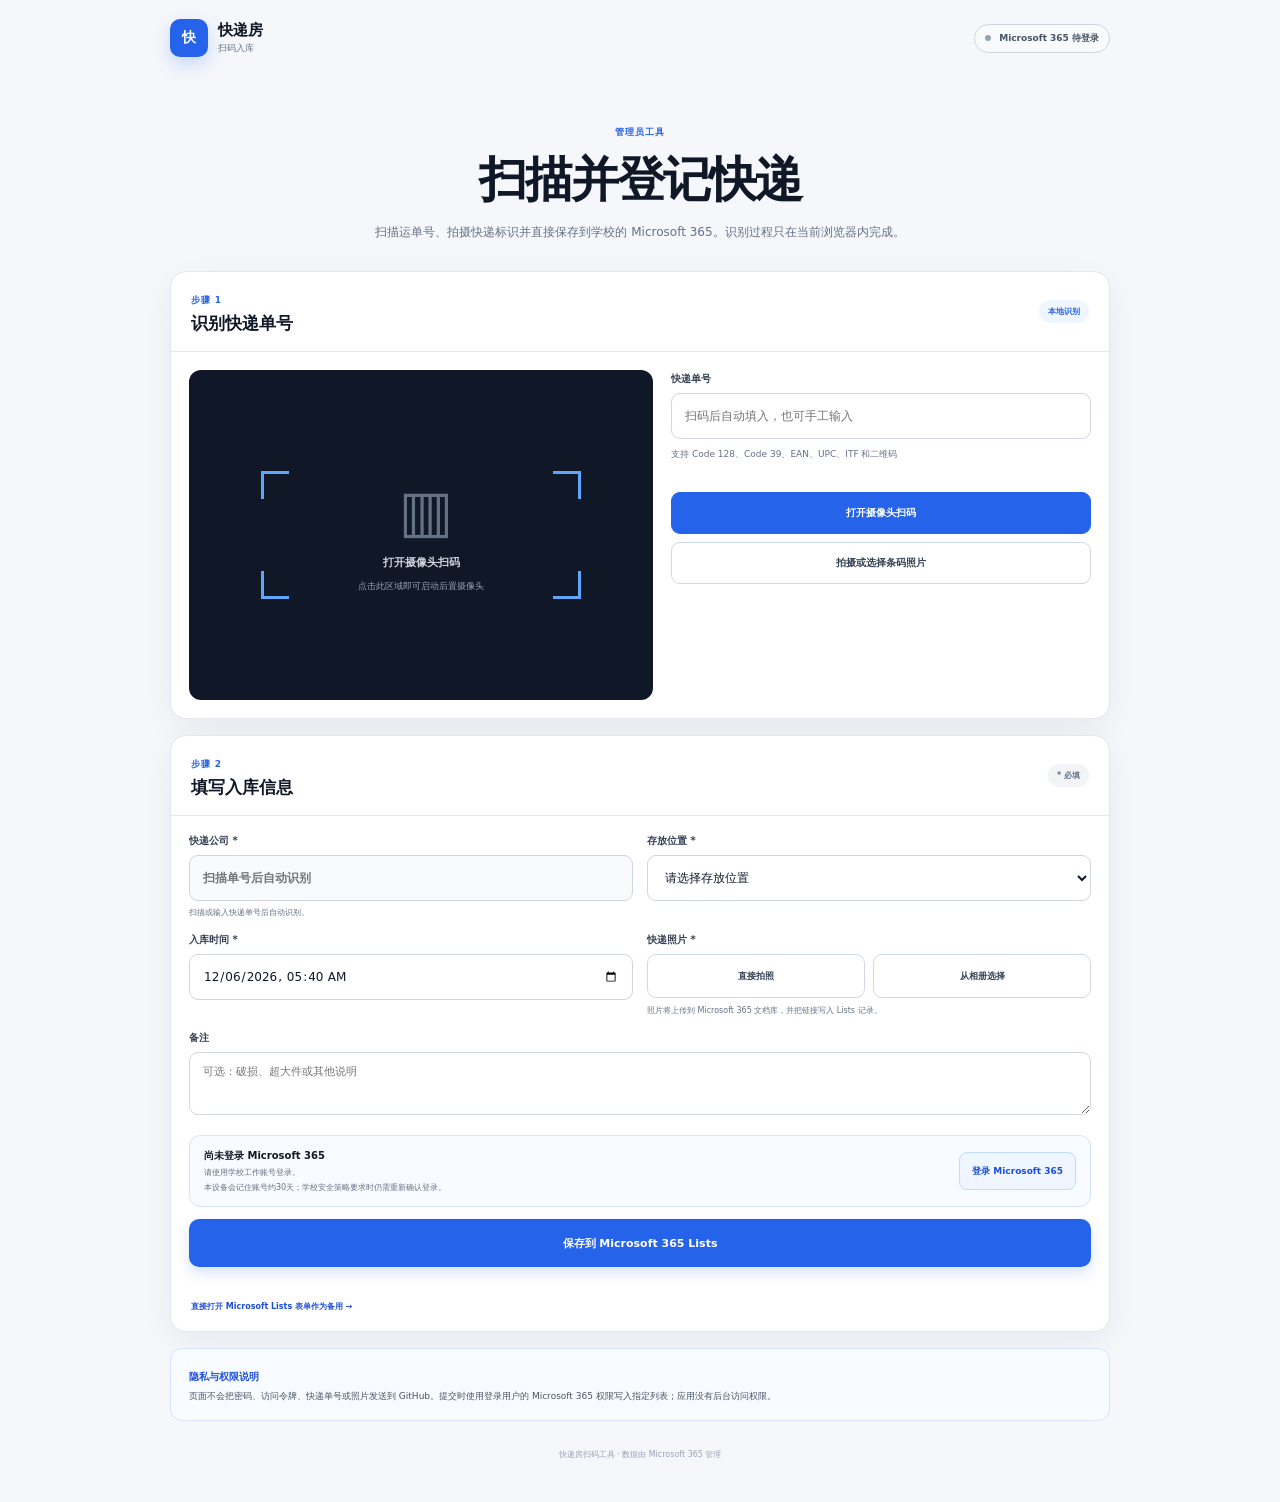
==== commit 5cfc1391: "Auto-detect courier company from tracking number" ====
--- a/index.html
+++ b/index.html
@@ -6,7 +6,7 @@
     <meta name="theme-color" content="#101828" />
     <meta name="description" content="快递房管理员手机扫码、拍照并直接写入 Microsoft 365 Lists。" />
     <title>快递房 · 扫码入库</title>
-    <script type="module" crossorigin src="./app-v6.js"></script>
+    <script type="module" crossorigin src="./app-v7.js"></script>
     <link rel="stylesheet" crossorigin href="./styles.css">
   </head>
   <body>
@@ -80,28 +80,8 @@
           <div class="form-grid">
             <label class="field">
               <span>快递公司 *</span>
-              <input id="courier-company" list="courier-options" autocomplete="off" placeholder="输入名称可模糊查找" required />
-              <datalist id="courier-options">
-                <option value="顺丰速运"></option>
-                <option value="京东物流"></option>
-                <option value="中通快递"></option>
-                <option value="圆通速递"></option>
-                <option value="申通快递"></option>
-                <option value="韵达速递"></option>
-                <option value="极兔速递"></option>
-                <option value="中国邮政"></option>
-                <option value="邮政EMS"></option>
-                <option value="德邦快递"></option>
-                <option value="跨越速运"></option>
-                <option value="菜鸟速递"></option>
-                <option value="丰网速运"></option>
-                <option value="安能物流"></option>
-                <option value="百世快运"></option>
-                <option value="DHL"></option>
-                <option value="FedEx"></option>
-                <option value="UPS"></option>
-                <option value="其他"></option>
-              </datalist>
+              <input id="courier-company" autocomplete="off" placeholder="扫描单号后自动识别" readonly required />
+              <small id="courier-detection-status" role="status">根据快递单号在当前页面自动判断，无法确定时归为“其他”。</small>
             </label>
 
             <label class="field">
--- a/styles.css
+++ b/styles.css
@@ -1 +1 @@
-:root{--lightningcss-light:initial;--lightningcss-dark: ;color-scheme:light;--navy:#101828;--blue:#2563eb;--blue-dark:#1d4ed8;--blue-soft:#eff6ff;--green:#079455;--green-soft:#ecfdf3;--red:#b42318;--red-soft:#fef3f2;--text:#101828;--muted:#667085;--line:#e4e7ec;--surface:#fff;--canvas:#f5f7fb}*{box-sizing:border-box}html{scroll-behavior:smooth}body{color:var(--text);background:var(--canvas);-webkit-font-smoothing:antialiased;margin:0;font-family:Segoe UI,Microsoft YaHei,PingFang SC,system-ui,sans-serif}button,input,select,textarea{font:inherit}a{color:inherit;text-decoration:none}[hidden]{display:none!important}.shell{width:min(940px,100% - 32px);margin:0 auto;padding-bottom:42px}.topbar{justify-content:space-between;align-items:center;gap:20px;min-height:76px;display:flex}.brand{align-items:center;gap:10px;display:inline-flex}.brand-mark{background:var(--blue);color:#fff;border-radius:10px;place-items:center;width:38px;height:38px;font-size:14px;font-weight:900;display:grid;box-shadow:0 7px 18px #2563eb38}.brand strong,.brand small{display:block}.brand strong{font-size:15px}.brand small{color:var(--muted);margin-top:2px;font-size:9px}.service-badge{color:#475467;background:#f9fafb;border:1px solid #d0d5dd;border-radius:999px;padding:7px 10px;font-size:9px;font-weight:800}.service-badge i{background:#98a2b3;border-radius:50%;width:6px;height:6px;margin-right:5px;display:inline-block}.service-badge[data-state=success]{background:var(--green-soft);color:#027a48;border-color:#b7ebd1}.service-badge[data-state=success] i{background:#12b76a}.intro{text-align:center;padding:44px 0 28px}.eyebrow,.step{color:var(--blue);letter-spacing:.1em;font-size:9px;font-weight:900}.intro h1{letter-spacing:-.04em;margin:9px 0 10px;font-size:clamp(32px,6vw,48px)}.intro p{max-width:680px;color:var(--muted);margin:0 auto;font-size:12px;line-height:1.75}.scanner-card,.intake-card{border:1px solid var(--line);background:var(--surface);border-radius:16px;box-shadow:0 10px 35px #1018280f}.intake-card{margin-top:16px}.section-heading{border-bottom:1px solid var(--line);justify-content:space-between;align-items:center;min-height:76px;padding:16px 20px;display:flex}.section-heading h2{margin:5px 0 0;font-size:17px}.local-badge,.required-note{background:var(--blue-soft);color:var(--blue);border-radius:999px;padding:6px 9px;font-size:8px;font-weight:850}.required-note{color:#667085;background:#f2f4f7}.scanner-grid{grid-template-columns:minmax(300px,1.05fr) minmax(290px,.95fr);gap:18px;padding:18px;display:grid}.camera-stage{background:var(--navy);border-radius:12px;min-height:330px;position:relative;overflow:hidden}.camera-stage video{object-fit:cover;width:100%;height:100%;min-height:330px;display:block}.camera-placeholder{cursor:pointer;color:#98a2b3;text-align:center;background:0 0;border:0;place-content:center;gap:10px;width:100%;padding:0;display:grid;position:absolute;inset:0}.camera-placeholder:hover,.camera-placeholder:focus-visible{background:#ffffff0a;outline:none}.camera-placeholder strong{color:#d0d5dd;font-size:11px}.camera-placeholder small{font-size:9px}.barcode-glyph{color:#667085;letter-spacing:-10px;font-size:58px}.scan-frame{pointer-events:none;width:min(76%,320px);height:128px;position:absolute;inset:50% auto auto 50%;transform:translate(-50%,-50%)}.scan-frame i{width:28px;height:28px;position:absolute}.scan-frame i:first-child{border-top:3px solid #60a5fa;border-left:3px solid #60a5fa;top:0;left:0}.scan-frame i:nth-child(2){border-top:3px solid #60a5fa;border-right:3px solid #60a5fa;top:0;right:0}.scan-frame i:nth-child(3){border-bottom:3px solid #60a5fa;border-left:3px solid #60a5fa;bottom:0;left:0}.scan-frame i:nth-child(4){border-bottom:3px solid #60a5fa;border-right:3px solid #60a5fa;bottom:0;right:0}.camera-stage[data-state=success] .scan-frame i{border-color:#12b76a}.controls{flex-direction:column;min-width:0;display:flex}.controls>label:first-child{color:#344054;margin:2px 0 7px;font-size:10px;font-weight:850}.controls>input,.field input,.field select,.field textarea{width:100%;color:var(--text);background:#fff;border:1px solid #d0d5dd;border-radius:9px;outline:none}.controls>input,.field input,.field select{height:46px;padding:0 13px;font-size:12px}.field textarea{resize:vertical;padding:11px 13px;font-size:11px}.controls>input:focus,.field input:focus,.field select:focus,.field textarea:focus{border-color:#60a5fa;box-shadow:0 0 0 3px #dbeafe}.status{min-height:36px;color:var(--muted);margin:9px 0 8px;font-size:9px;line-height:1.55}.status[data-tone=success]{color:var(--green);font-weight:750}.status[data-tone=error]{color:var(--red)}.button-grid{grid-template-columns:1fr;gap:8px;display:grid}.primary-button,.secondary-button,.stop-button{cursor:pointer;border-radius:9px;place-items:center;min-height:42px;padding:0 12px;font-size:10px;font-weight:800;display:grid}.primary-button{border:1px solid var(--blue);background:var(--blue);color:#fff}.primary-button:hover{background:var(--blue-dark)}.secondary-button{color:#344054;background:#fff;border:1px solid #cfd8e8}.secondary-button:hover{color:var(--blue-dark);border-color:#93c5fd}.file-button{position:relative;overflow:hidden}.file-button input{opacity:0;pointer-events:none;width:1px;height:1px;position:absolute}.stop-button{color:#475467;background:#f2f4f7;border:0;margin-top:8px}.result{background:var(--green-soft);border:1px solid #b7ebd1;border-radius:10px;margin-top:auto;padding:13px}.result span,.result strong{display:block}.result span{color:#027a48;font-size:8px;font-weight:800}.result strong{overflow-wrap:anywhere;color:#05603a;margin-top:5px;font-size:15px}#intake-form{padding:18px}.form-grid{grid-template-columns:repeat(2,minmax(0,1fr));gap:14px;display:grid}.field{min-width:0}.field>span{color:#344054;margin:0 0 7px;font-size:10px;font-weight:800;display:block}.field>small{color:var(--muted);margin-top:6px;font-size:8px;line-height:1.5;display:block}.field-wide{grid-column:1/-1}.photo-source-grid{grid-template-columns:1fr 1fr;gap:8px;display:grid!important}.photo-source-button{cursor:pointer;color:#344054;background:#fff;border:1px solid #cfd8e8;border-radius:9px;place-items:center;min-height:44px;font-size:9px;font-weight:850;position:relative;overflow:hidden;display:grid!important}.photo-source-button:hover{color:var(--blue-dark);border-color:#93c5fd}.photo-source-button input{opacity:0;pointer-events:none;width:1px;height:1px;position:absolute}.photo-field .wechat-photo-hint{color:#b54708;background:#fff4ed;border-radius:8px;margin-top:8px;padding:9px 10px;line-height:1.65}.photo-preview{background:#f8fbff;border:1px solid #d6e4ff;border-radius:10px;grid-template-columns:72px minmax(0,1fr) auto;align-items:center;gap:11px;margin-top:14px;padding:10px;display:grid}.photo-preview img{object-fit:cover;background:#e4e7ec;border-radius:8px;width:72px;height:60px}.photo-preview strong,.photo-preview small{text-overflow:ellipsis;white-space:nowrap;display:block;overflow:hidden}.photo-preview strong{font-size:10px}.photo-preview small{color:var(--muted);margin-top:5px;font-size:8px}.photo-preview button{cursor:pointer;color:#475467;background:#f2f4f7;border:0;border-radius:7px;padding:7px 9px;font-size:8px;font-weight:800}.connection-panel{background:#f8fbff;border:1px solid #d6e4ff;border-radius:11px;align-items:center;gap:14px;margin-top:16px;padding:13px 14px;display:flex}.connection-panel>div{min-width:0}.connection-panel strong,.connection-panel small{display:block}.connection-panel strong{font-size:10px}.connection-panel small{color:var(--muted);text-overflow:ellipsis;white-space:nowrap;margin-top:4px;font-size:8px;overflow:hidden}.connection-panel button{cursor:pointer;background:var(--blue-soft);min-height:38px;color:var(--blue-dark);white-space:nowrap;border:1px solid #bfdbfe;border-radius:8px;margin-left:auto;padding:0 12px;font-size:9px;font-weight:850}.connection-panel button:disabled{cursor:default;opacity:.68}.submit-button{cursor:pointer;background:var(--blue);color:#fff;border:0;border-radius:10px;width:100%;min-height:48px;margin-top:12px;font-size:11px;font-weight:850;box-shadow:0 6px 14px #2563eb2e}.submit-button:hover{background:var(--blue-dark)}.submit-button:disabled{cursor:wait;opacity:.62}.submit-status{min-height:18px;color:var(--muted);margin:9px 2px 0;font-size:9px;line-height:1.55}.submit-status[data-tone=success]{color:var(--green);font-weight:800}.submit-status[data-tone=error]{color:var(--red)}.manual-form-link{color:var(--blue-dark);margin:7px 2px 0;font-size:8px;font-weight:800;display:inline-flex}.privacy-note{background:#f8fbff;border:1px solid #d6e4ff;border-radius:12px;margin-top:16px;padding:16px 18px}.privacy-note strong{color:#1d4ed8;font-size:10px}.privacy-note p{color:#475467;margin:5px 0 0;font-size:9px;line-height:1.65}footer{color:#98a2b3;text-align:center;padding:28px 0 0;font-size:8px}.success-screen{background:linear-gradient(#f5f7fb 0%,#ecfdf3 100%);place-items:center;min-height:100vh;padding:32px 16px;display:grid}.success-card{text-align:center;background:#fff;border:1px solid #b7ebd1;border-radius:22px;width:min(520px,100%);padding:42px;box-shadow:0 24px 70px #1018281f}.success-icon{background:var(--green-soft);width:72px;height:72px;color:var(--green);border-radius:50%;place-items:center;margin:0 auto 20px;font-size:38px;font-weight:900;display:grid}.success-eyebrow{color:var(--green);letter-spacing:.12em;font-size:10px;font-weight:900}.success-card h1{letter-spacing:-.04em;outline:none;margin:9px 0 10px;font-size:clamp(28px,6vw,40px)}.success-card>p{color:var(--muted);margin:0;font-size:11px;line-height:1.7}.success-details{border:1px solid var(--line);text-align:left;background:#f9fafb;border-radius:14px;margin:26px 0;padding:6px 18px}.success-details div{border-bottom:1px solid var(--line);grid-template-columns:92px minmax(0,1fr);gap:12px;padding:12px 0;display:grid}.success-details div:last-child{border-bottom:0}.success-details dt{color:var(--muted);font-size:9px;font-weight:750}.success-details dd{overflow-wrap:anywhere;color:var(--text);margin:0;font-size:11px;font-weight:850}.success-actions{grid-template-columns:1fr 1fr;gap:10px;display:grid}.success-actions button{cursor:pointer;border-radius:10px;min-height:48px;padding:0 14px;font-size:10px;font-weight:850}.success-primary{border:1px solid var(--blue);background:var(--blue);color:#fff}.success-primary:hover{background:var(--blue-dark)}.success-secondary{color:#344054;background:#fff;border:1px solid #d0d5dd}.success-secondary:hover{background:#f9fafb;border-color:#98a2b3}.success-card .close-page-status{color:#b54708;background:#fff4ed;border-radius:8px;margin-top:14px;padding:10px 12px;font-size:9px}@media (width<=700px){.shell{width:min(100% - 22px,560px);padding-bottom:28px}.topbar{min-height:64px}.service-badge{font-size:8px}.intro{text-align:left;padding:30px 6px 20px}.intro h1{font-size:31px}.intro p{font-size:10px}.section-heading{min-height:67px;padding:13px 14px}.scanner-grid{grid-template-columns:1fr;gap:12px;padding:11px}.camera-stage,.camera-stage video{min-height:270px}.controls{min-height:290px}#intake-form{padding:13px}.form-grid{grid-template-columns:1fr;gap:12px}.field-wide{grid-column:auto}.photo-source-grid{grid-template-columns:1fr}.connection-panel{flex-direction:column;align-items:stretch}.connection-panel button{width:100%;margin-left:0}.success-screen{padding:18px 12px}.success-card{border-radius:17px;padding:30px 18px}.success-actions{grid-template-columns:1fr}.success-details div{grid-template-columns:78px minmax(0,1fr)}}@media (prefers-reduced-motion:reduce){*{scroll-behavior:auto!important}}
+:root{--lightningcss-light:initial;--lightningcss-dark: ;color-scheme:light;--navy:#101828;--blue:#2563eb;--blue-dark:#1d4ed8;--blue-soft:#eff6ff;--green:#079455;--green-soft:#ecfdf3;--red:#b42318;--red-soft:#fef3f2;--text:#101828;--muted:#667085;--line:#e4e7ec;--surface:#fff;--canvas:#f5f7fb}*{box-sizing:border-box}html{scroll-behavior:smooth}body{color:var(--text);background:var(--canvas);-webkit-font-smoothing:antialiased;margin:0;font-family:Segoe UI,Microsoft YaHei,PingFang SC,system-ui,sans-serif}button,input,select,textarea{font:inherit}a{color:inherit;text-decoration:none}[hidden]{display:none!important}.shell{width:min(940px,100% - 32px);margin:0 auto;padding-bottom:42px}.topbar{justify-content:space-between;align-items:center;gap:20px;min-height:76px;display:flex}.brand{align-items:center;gap:10px;display:inline-flex}.brand-mark{background:var(--blue);color:#fff;border-radius:10px;place-items:center;width:38px;height:38px;font-size:14px;font-weight:900;display:grid;box-shadow:0 7px 18px #2563eb38}.brand strong,.brand small{display:block}.brand strong{font-size:15px}.brand small{color:var(--muted);margin-top:2px;font-size:9px}.service-badge{color:#475467;background:#f9fafb;border:1px solid #d0d5dd;border-radius:999px;padding:7px 10px;font-size:9px;font-weight:800}.service-badge i{background:#98a2b3;border-radius:50%;width:6px;height:6px;margin-right:5px;display:inline-block}.service-badge[data-state=success]{background:var(--green-soft);color:#027a48;border-color:#b7ebd1}.service-badge[data-state=success] i{background:#12b76a}.intro{text-align:center;padding:44px 0 28px}.eyebrow,.step{color:var(--blue);letter-spacing:.1em;font-size:9px;font-weight:900}.intro h1{letter-spacing:-.04em;margin:9px 0 10px;font-size:clamp(32px,6vw,48px)}.intro p{max-width:680px;color:var(--muted);margin:0 auto;font-size:12px;line-height:1.75}.scanner-card,.intake-card{border:1px solid var(--line);background:var(--surface);border-radius:16px;box-shadow:0 10px 35px #1018280f}.intake-card{margin-top:16px}.section-heading{border-bottom:1px solid var(--line);justify-content:space-between;align-items:center;min-height:76px;padding:16px 20px;display:flex}.section-heading h2{margin:5px 0 0;font-size:17px}.local-badge,.required-note{background:var(--blue-soft);color:var(--blue);border-radius:999px;padding:6px 9px;font-size:8px;font-weight:850}.required-note{color:#667085;background:#f2f4f7}.scanner-grid{grid-template-columns:minmax(300px,1.05fr) minmax(290px,.95fr);gap:18px;padding:18px;display:grid}.camera-stage{background:var(--navy);border-radius:12px;min-height:330px;position:relative;overflow:hidden}.camera-stage video{object-fit:cover;width:100%;height:100%;min-height:330px;display:block}.camera-placeholder{cursor:pointer;color:#98a2b3;text-align:center;background:0 0;border:0;place-content:center;gap:10px;width:100%;padding:0;display:grid;position:absolute;inset:0}.camera-placeholder:hover,.camera-placeholder:focus-visible{background:#ffffff0a;outline:none}.camera-placeholder strong{color:#d0d5dd;font-size:11px}.camera-placeholder small{font-size:9px}.barcode-glyph{color:#667085;letter-spacing:-10px;font-size:58px}.scan-frame{pointer-events:none;width:min(76%,320px);height:128px;position:absolute;inset:50% auto auto 50%;transform:translate(-50%,-50%)}.scan-frame i{width:28px;height:28px;position:absolute}.scan-frame i:first-child{border-top:3px solid #60a5fa;border-left:3px solid #60a5fa;top:0;left:0}.scan-frame i:nth-child(2){border-top:3px solid #60a5fa;border-right:3px solid #60a5fa;top:0;right:0}.scan-frame i:nth-child(3){border-bottom:3px solid #60a5fa;border-left:3px solid #60a5fa;bottom:0;left:0}.scan-frame i:nth-child(4){border-bottom:3px solid #60a5fa;border-right:3px solid #60a5fa;bottom:0;right:0}.camera-stage[data-state=success] .scan-frame i{border-color:#12b76a}.controls{flex-direction:column;min-width:0;display:flex}.controls>label:first-child{color:#344054;margin:2px 0 7px;font-size:10px;font-weight:850}.controls>input,.field input,.field select,.field textarea{width:100%;color:var(--text);background:#fff;border:1px solid #d0d5dd;border-radius:9px;outline:none}.controls>input,.field input,.field select{height:46px;padding:0 13px;font-size:12px}.field textarea{resize:vertical;padding:11px 13px;font-size:11px}.field input[readonly]{cursor:default;color:#344054;background:#f8fafc;font-weight:800}.field small[data-tone=success]{color:var(--green);font-weight:750}.field small[data-tone=fallback]{color:#b54708;font-weight:750}.controls>input:focus,.field input:focus,.field select:focus,.field textarea:focus{border-color:#60a5fa;box-shadow:0 0 0 3px #dbeafe}.status{min-height:36px;color:var(--muted);margin:9px 0 8px;font-size:9px;line-height:1.55}.status[data-tone=success]{color:var(--green);font-weight:750}.status[data-tone=error]{color:var(--red)}.button-grid{grid-template-columns:1fr;gap:8px;display:grid}.primary-button,.secondary-button,.stop-button{cursor:pointer;border-radius:9px;place-items:center;min-height:42px;padding:0 12px;font-size:10px;font-weight:800;display:grid}.primary-button{border:1px solid var(--blue);background:var(--blue);color:#fff}.primary-button:hover{background:var(--blue-dark)}.secondary-button{color:#344054;background:#fff;border:1px solid #cfd8e8}.secondary-button:hover{color:var(--blue-dark);border-color:#93c5fd}.file-button{position:relative;overflow:hidden}.file-button input{opacity:0;pointer-events:none;width:1px;height:1px;position:absolute}.stop-button{color:#475467;background:#f2f4f7;border:0;margin-top:8px}.result{background:var(--green-soft);border:1px solid #b7ebd1;border-radius:10px;margin-top:auto;padding:13px}.result span,.result strong{display:block}.result span{color:#027a48;font-size:8px;font-weight:800}.result strong{overflow-wrap:anywhere;color:#05603a;margin-top:5px;font-size:15px}#intake-form{padding:18px}.form-grid{grid-template-columns:repeat(2,minmax(0,1fr));gap:14px;display:grid}.field{min-width:0}.field>span{color:#344054;margin:0 0 7px;font-size:10px;font-weight:800;display:block}.field>small{color:var(--muted);margin-top:6px;font-size:8px;line-height:1.5;display:block}.field-wide{grid-column:1/-1}.photo-source-grid{grid-template-columns:1fr 1fr;gap:8px;display:grid!important}.photo-source-button{cursor:pointer;color:#344054;background:#fff;border:1px solid #cfd8e8;border-radius:9px;place-items:center;min-height:44px;font-size:9px;font-weight:850;position:relative;overflow:hidden;display:grid!important}.photo-source-button:hover{color:var(--blue-dark);border-color:#93c5fd}.photo-source-button input{opacity:0;pointer-events:none;width:1px;height:1px;position:absolute}.photo-field .wechat-photo-hint{color:#b54708;background:#fff4ed;border-radius:8px;margin-top:8px;padding:9px 10px;line-height:1.65}.photo-preview{background:#f8fbff;border:1px solid #d6e4ff;border-radius:10px;grid-template-columns:72px minmax(0,1fr) auto;align-items:center;gap:11px;margin-top:14px;padding:10px;display:grid}.photo-preview img{object-fit:cover;background:#e4e7ec;border-radius:8px;width:72px;height:60px}.photo-preview strong,.photo-preview small{text-overflow:ellipsis;white-space:nowrap;display:block;overflow:hidden}.photo-preview strong{font-size:10px}.photo-preview small{color:var(--muted);margin-top:5px;font-size:8px}.photo-preview button{cursor:pointer;color:#475467;background:#f2f4f7;border:0;border-radius:7px;padding:7px 9px;font-size:8px;font-weight:800}.connection-panel{background:#f8fbff;border:1px solid #d6e4ff;border-radius:11px;align-items:center;gap:14px;margin-top:16px;padding:13px 14px;display:flex}.connection-panel>div{min-width:0}.connection-panel strong,.connection-panel small{display:block}.connection-panel strong{font-size:10px}.connection-panel small{color:var(--muted);text-overflow:ellipsis;white-space:nowrap;margin-top:4px;font-size:8px;overflow:hidden}.connection-panel button{cursor:pointer;background:var(--blue-soft);min-height:38px;color:var(--blue-dark);white-space:nowrap;border:1px solid #bfdbfe;border-radius:8px;margin-left:auto;padding:0 12px;font-size:9px;font-weight:850}.connection-panel button:disabled{cursor:default;opacity:.68}.submit-button{cursor:pointer;background:var(--blue);color:#fff;border:0;border-radius:10px;width:100%;min-height:48px;margin-top:12px;font-size:11px;font-weight:850;box-shadow:0 6px 14px #2563eb2e}.submit-button:hover{background:var(--blue-dark)}.submit-button:disabled{cursor:wait;opacity:.62}.submit-status{min-height:18px;color:var(--muted);margin:9px 2px 0;font-size:9px;line-height:1.55}.submit-status[data-tone=success]{color:var(--green);font-weight:800}.submit-status[data-tone=error]{color:var(--red)}.manual-form-link{color:var(--blue-dark);margin:7px 2px 0;font-size:8px;font-weight:800;display:inline-flex}.privacy-note{background:#f8fbff;border:1px solid #d6e4ff;border-radius:12px;margin-top:16px;padding:16px 18px}.privacy-note strong{color:#1d4ed8;font-size:10px}.privacy-note p{color:#475467;margin:5px 0 0;font-size:9px;line-height:1.65}footer{color:#98a2b3;text-align:center;padding:28px 0 0;font-size:8px}.success-screen{background:linear-gradient(#f5f7fb 0%,#ecfdf3 100%);place-items:center;min-height:100vh;padding:32px 16px;display:grid}.success-card{text-align:center;background:#fff;border:1px solid #b7ebd1;border-radius:22px;width:min(520px,100%);padding:42px;box-shadow:0 24px 70px #1018281f}.success-icon{background:var(--green-soft);width:72px;height:72px;color:var(--green);border-radius:50%;place-items:center;margin:0 auto 20px;font-size:38px;font-weight:900;display:grid}.success-eyebrow{color:var(--green);letter-spacing:.12em;font-size:10px;font-weight:900}.success-card h1{letter-spacing:-.04em;outline:none;margin:9px 0 10px;font-size:clamp(28px,6vw,40px)}.success-card>p{color:var(--muted);margin:0;font-size:11px;line-height:1.7}.success-details{border:1px solid var(--line);text-align:left;background:#f9fafb;border-radius:14px;margin:26px 0;padding:6px 18px}.success-details div{border-bottom:1px solid var(--line);grid-template-columns:92px minmax(0,1fr);gap:12px;padding:12px 0;display:grid}.success-details div:last-child{border-bottom:0}.success-details dt{color:var(--muted);font-size:9px;font-weight:750}.success-details dd{overflow-wrap:anywhere;color:var(--text);margin:0;font-size:11px;font-weight:850}.success-actions{grid-template-columns:1fr 1fr;gap:10px;display:grid}.success-actions button{cursor:pointer;border-radius:10px;min-height:48px;padding:0 14px;font-size:10px;font-weight:850}.success-primary{border:1px solid var(--blue);background:var(--blue);color:#fff}.success-primary:hover{background:var(--blue-dark)}.success-secondary{color:#344054;background:#fff;border:1px solid #d0d5dd}.success-secondary:hover{background:#f9fafb;border-color:#98a2b3}.success-card .close-page-status{color:#b54708;background:#fff4ed;border-radius:8px;margin-top:14px;padding:10px 12px;font-size:9px}@media (width<=700px){.shell{width:min(100% - 22px,560px);padding-bottom:28px}.topbar{min-height:64px}.service-badge{font-size:8px}.intro{text-align:left;padding:30px 6px 20px}.intro h1{font-size:31px}.intro p{font-size:10px}.section-heading{min-height:67px;padding:13px 14px}.scanner-grid{grid-template-columns:1fr;gap:12px;padding:11px}.camera-stage,.camera-stage video{min-height:270px}.controls{min-height:290px}#intake-form{padding:13px}.form-grid{grid-template-columns:1fr;gap:12px}.field-wide{grid-column:auto}.photo-source-grid{grid-template-columns:1fr}.connection-panel{flex-direction:column;align-items:stretch}.connection-panel button{width:100%;margin-left:0}.success-screen{padding:18px 12px}.success-card{border-radius:17px;padding:30px 18px}.success-actions{grid-template-columns:1fr}.success-details div{grid-template-columns:78px minmax(0,1fr)}}@media (prefers-reduced-motion:reduce){*{scroll-behavior:auto!important}}
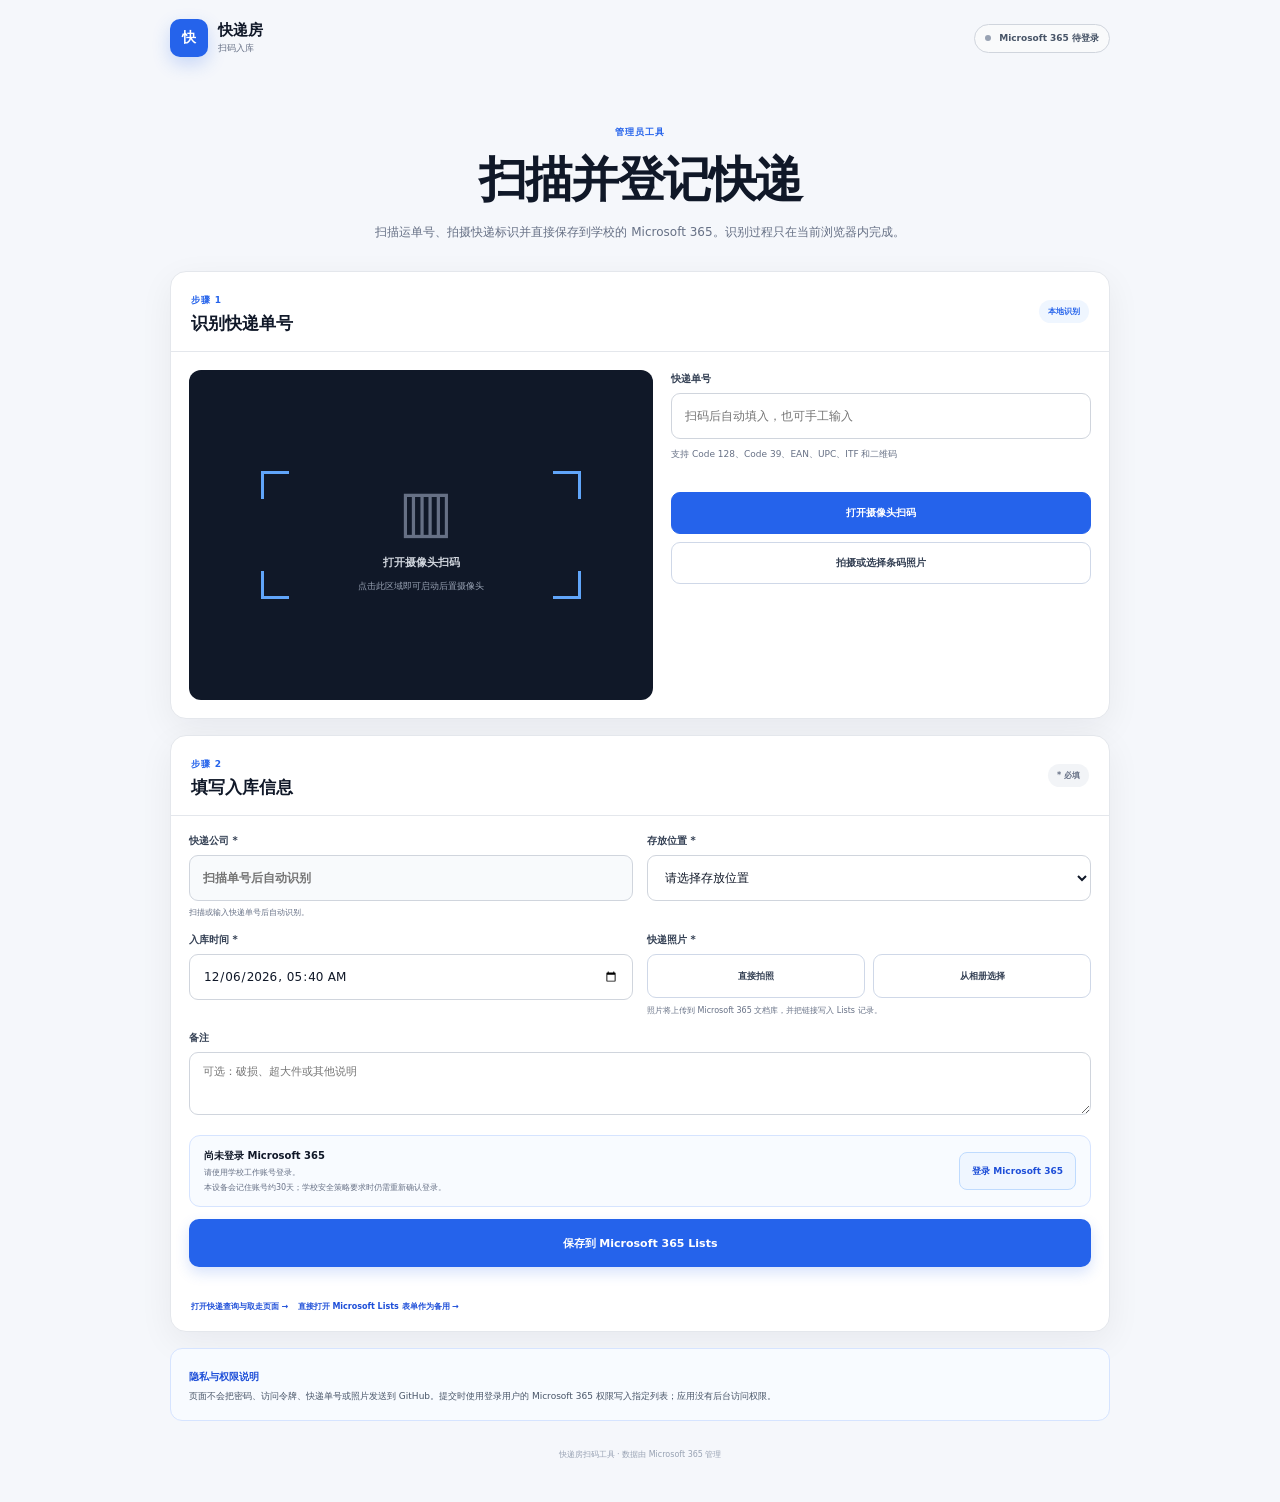
==== commit 1c460fdf: "Add authenticated parcel query and pickup page" ====
--- a/index.html
+++ b/index.html
@@ -6,8 +6,9 @@
     <meta name="theme-color" content="#101828" />
     <meta name="description" content="快递房管理员手机扫码、拍照并直接写入 Microsoft 365 Lists。" />
     <title>快递房 · 扫码入库</title>
-    <script type="module" crossorigin src="./app-v7.js"></script>
-    <link rel="stylesheet" crossorigin href="./styles.css">
+    <script type="module" crossorigin src="./app-v8.js"></script>
+    <link rel="modulepreload" crossorigin href="./shared-CIPjpdn9.js">
+    <link rel="stylesheet" crossorigin href="./main-FZhn3WZE.css">
   </head>
   <body>
     <main class="shell">
@@ -141,6 +142,7 @@
 
           <button class="submit-button" id="submit-button" type="submit">保存到 Microsoft 365 Lists</button>
           <p class="submit-status" id="submit-status" role="status"></p>
+          <a class="manual-form-link" href="./pickup.html">打开快递查询与取走页面 →</a>
           <a class="manual-form-link" id="manual-form-link" hidden target="_blank" rel="noreferrer">直接打开 Microsoft Lists 表单作为备用 →</a>
         </form>
       </section>
--- a/main-FZhn3WZE.css
+++ b/main-FZhn3WZE.css
@@ -0,0 +1 @@
+:root{--lightningcss-light:initial;--lightningcss-dark: ;color-scheme:light;--navy:#101828;--blue:#2563eb;--blue-dark:#1d4ed8;--blue-soft:#eff6ff;--green:#079455;--green-soft:#ecfdf3;--red:#b42318;--red-soft:#fef3f2;--text:#101828;--muted:#667085;--line:#e4e7ec;--surface:#fff;--canvas:#f5f7fb}*{box-sizing:border-box}html{scroll-behavior:smooth}body{color:var(--text);background:var(--canvas);-webkit-font-smoothing:antialiased;margin:0;font-family:Segoe UI,Microsoft YaHei,PingFang SC,system-ui,sans-serif}button,input,select,textarea{font:inherit}a{color:inherit;text-decoration:none}[hidden]{display:none!important}.shell{width:min(940px,100% - 32px);margin:0 auto;padding-bottom:42px}.topbar{justify-content:space-between;align-items:center;gap:20px;min-height:76px;display:flex}.brand{align-items:center;gap:10px;display:inline-flex}.brand-mark{background:var(--blue);color:#fff;border-radius:10px;place-items:center;width:38px;height:38px;font-size:14px;font-weight:900;display:grid;box-shadow:0 7px 18px #2563eb38}.brand strong,.brand small{display:block}.brand strong{font-size:15px}.brand small{color:var(--muted);margin-top:2px;font-size:9px}.service-badge{color:#475467;background:#f9fafb;border:1px solid #d0d5dd;border-radius:999px;padding:7px 10px;font-size:9px;font-weight:800}.service-badge i{background:#98a2b3;border-radius:50%;width:6px;height:6px;margin-right:5px;display:inline-block}.service-badge[data-state=success]{background:var(--green-soft);color:#027a48;border-color:#b7ebd1}.service-badge[data-state=success] i{background:#12b76a}.intro{text-align:center;padding:44px 0 28px}.eyebrow,.step{color:var(--blue);letter-spacing:.1em;font-size:9px;font-weight:900}.intro h1{letter-spacing:-.04em;margin:9px 0 10px;font-size:clamp(32px,6vw,48px)}.intro p{max-width:680px;color:var(--muted);margin:0 auto;font-size:12px;line-height:1.75}.scanner-card,.intake-card{border:1px solid var(--line);background:var(--surface);border-radius:16px;box-shadow:0 10px 35px #1018280f}.intake-card{margin-top:16px}.section-heading{border-bottom:1px solid var(--line);justify-content:space-between;align-items:center;min-height:76px;padding:16px 20px;display:flex}.section-heading h2{margin:5px 0 0;font-size:17px}.local-badge,.required-note{background:var(--blue-soft);color:var(--blue);border-radius:999px;padding:6px 9px;font-size:8px;font-weight:850}.required-note{color:#667085;background:#f2f4f7}.scanner-grid{grid-template-columns:minmax(300px,1.05fr) minmax(290px,.95fr);gap:18px;padding:18px;display:grid}.camera-stage{background:var(--navy);border-radius:12px;min-height:330px;position:relative;overflow:hidden}.camera-stage video{object-fit:cover;width:100%;height:100%;min-height:330px;display:block}.camera-placeholder{cursor:pointer;color:#98a2b3;text-align:center;background:0 0;border:0;place-content:center;gap:10px;width:100%;padding:0;display:grid;position:absolute;inset:0}.camera-placeholder:hover,.camera-placeholder:focus-visible{background:#ffffff0a;outline:none}.camera-placeholder strong{color:#d0d5dd;font-size:11px}.camera-placeholder small{font-size:9px}.barcode-glyph{color:#667085;letter-spacing:-10px;font-size:58px}.scan-frame{pointer-events:none;width:min(76%,320px);height:128px;position:absolute;inset:50% auto auto 50%;transform:translate(-50%,-50%)}.scan-frame i{width:28px;height:28px;position:absolute}.scan-frame i:first-child{border-top:3px solid #60a5fa;border-left:3px solid #60a5fa;top:0;left:0}.scan-frame i:nth-child(2){border-top:3px solid #60a5fa;border-right:3px solid #60a5fa;top:0;right:0}.scan-frame i:nth-child(3){border-bottom:3px solid #60a5fa;border-left:3px solid #60a5fa;bottom:0;left:0}.scan-frame i:nth-child(4){border-bottom:3px solid #60a5fa;border-right:3px solid #60a5fa;bottom:0;right:0}.camera-stage[data-state=success] .scan-frame i{border-color:#12b76a}.controls{flex-direction:column;min-width:0;display:flex}.controls>label:first-child{color:#344054;margin:2px 0 7px;font-size:10px;font-weight:850}.controls>input,.field input,.field select,.field textarea{width:100%;color:var(--text);background:#fff;border:1px solid #d0d5dd;border-radius:9px;outline:none}.controls>input,.field input,.field select{height:46px;padding:0 13px;font-size:12px}.field textarea{resize:vertical;padding:11px 13px;font-size:11px}.field input[readonly]{cursor:default;color:#344054;background:#f8fafc;font-weight:800}.field small[data-tone=success]{color:var(--green);font-weight:750}.field small[data-tone=fallback]{color:#b54708;font-weight:750}.controls>input:focus,.field input:focus,.field select:focus,.field textarea:focus{border-color:#60a5fa;box-shadow:0 0 0 3px #dbeafe}.status{min-height:36px;color:var(--muted);margin:9px 0 8px;font-size:9px;line-height:1.55}.status[data-tone=success]{color:var(--green);font-weight:750}.status[data-tone=error]{color:var(--red)}.button-grid{grid-template-columns:1fr;gap:8px;display:grid}.primary-button,.secondary-button,.stop-button{cursor:pointer;border-radius:9px;place-items:center;min-height:42px;padding:0 12px;font-size:10px;font-weight:800;display:grid}.primary-button{border:1px solid var(--blue);background:var(--blue);color:#fff}.primary-button:hover{background:var(--blue-dark)}.secondary-button{color:#344054;background:#fff;border:1px solid #cfd8e8}.secondary-button:hover{color:var(--blue-dark);border-color:#93c5fd}.file-button{position:relative;overflow:hidden}.file-button input{opacity:0;pointer-events:none;width:1px;height:1px;position:absolute}.stop-button{color:#475467;background:#f2f4f7;border:0;margin-top:8px}.result{background:var(--green-soft);border:1px solid #b7ebd1;border-radius:10px;margin-top:auto;padding:13px}.result span,.result strong{display:block}.result span{color:#027a48;font-size:8px;font-weight:800}.result strong{overflow-wrap:anywhere;color:#05603a;margin-top:5px;font-size:15px}#intake-form{padding:18px}.form-grid{grid-template-columns:repeat(2,minmax(0,1fr));gap:14px;display:grid}.field{min-width:0}.field>span{color:#344054;margin:0 0 7px;font-size:10px;font-weight:800;display:block}.field>small{color:var(--muted);margin-top:6px;font-size:8px;line-height:1.5;display:block}.field-wide{grid-column:1/-1}.photo-source-grid{grid-template-columns:1fr 1fr;gap:8px;display:grid!important}.photo-source-button{cursor:pointer;color:#344054;background:#fff;border:1px solid #cfd8e8;border-radius:9px;place-items:center;min-height:44px;font-size:9px;font-weight:850;position:relative;overflow:hidden;display:grid!important}.photo-source-button:hover{color:var(--blue-dark);border-color:#93c5fd}.photo-source-button input{opacity:0;pointer-events:none;width:1px;height:1px;position:absolute}.photo-field .wechat-photo-hint{color:#b54708;background:#fff4ed;border-radius:8px;margin-top:8px;padding:9px 10px;line-height:1.65}.photo-preview{background:#f8fbff;border:1px solid #d6e4ff;border-radius:10px;grid-template-columns:72px minmax(0,1fr) auto;align-items:center;gap:11px;margin-top:14px;padding:10px;display:grid}.photo-preview img{object-fit:cover;background:#e4e7ec;border-radius:8px;width:72px;height:60px}.photo-preview strong,.photo-preview small{text-overflow:ellipsis;white-space:nowrap;display:block;overflow:hidden}.photo-preview strong{font-size:10px}.photo-preview small{color:var(--muted);margin-top:5px;font-size:8px}.photo-preview button{cursor:pointer;color:#475467;background:#f2f4f7;border:0;border-radius:7px;padding:7px 9px;font-size:8px;font-weight:800}.connection-panel{background:#f8fbff;border:1px solid #d6e4ff;border-radius:11px;align-items:center;gap:14px;margin-top:16px;padding:13px 14px;display:flex}.connection-panel>div{min-width:0}.connection-panel strong,.connection-panel small{display:block}.connection-panel strong{font-size:10px}.connection-panel small{color:var(--muted);text-overflow:ellipsis;white-space:nowrap;margin-top:4px;font-size:8px;overflow:hidden}.connection-panel button{cursor:pointer;background:var(--blue-soft);min-height:38px;color:var(--blue-dark);white-space:nowrap;border:1px solid #bfdbfe;border-radius:8px;margin-left:auto;padding:0 12px;font-size:9px;font-weight:850}.connection-panel button:disabled{cursor:default;opacity:.68}.submit-button{cursor:pointer;background:var(--blue);color:#fff;border:0;border-radius:10px;width:100%;min-height:48px;margin-top:12px;font-size:11px;font-weight:850;box-shadow:0 6px 14px #2563eb2e}.submit-button:hover{background:var(--blue-dark)}.submit-button:disabled{cursor:wait;opacity:.62}.submit-status{min-height:18px;color:var(--muted);margin:9px 2px 0;font-size:9px;line-height:1.55}.submit-status[data-tone=success]{color:var(--green);font-weight:800}.submit-status[data-tone=error]{color:var(--red)}.manual-form-link{color:var(--blue-dark);margin:7px 2px 0;font-size:8px;font-weight:800;display:inline-flex}.privacy-note{background:#f8fbff;border:1px solid #d6e4ff;border-radius:12px;margin-top:16px;padding:16px 18px}.privacy-note strong{color:#1d4ed8;font-size:10px}.privacy-note p{color:#475467;margin:5px 0 0;font-size:9px;line-height:1.65}footer{color:#98a2b3;text-align:center;padding:28px 0 0;font-size:8px}.success-screen{background:linear-gradient(#f5f7fb 0%,#ecfdf3 100%);place-items:center;min-height:100vh;padding:32px 16px;display:grid}.success-card{text-align:center;background:#fff;border:1px solid #b7ebd1;border-radius:22px;width:min(520px,100%);padding:42px;box-shadow:0 24px 70px #1018281f}.success-icon{background:var(--green-soft);width:72px;height:72px;color:var(--green);border-radius:50%;place-items:center;margin:0 auto 20px;font-size:38px;font-weight:900;display:grid}.success-eyebrow{color:var(--green);letter-spacing:.12em;font-size:10px;font-weight:900}.success-card h1{letter-spacing:-.04em;outline:none;margin:9px 0 10px;font-size:clamp(28px,6vw,40px)}.success-card>p{color:var(--muted);margin:0;font-size:11px;line-height:1.7}.success-details{border:1px solid var(--line);text-align:left;background:#f9fafb;border-radius:14px;margin:26px 0;padding:6px 18px}.success-details div{border-bottom:1px solid var(--line);grid-template-columns:92px minmax(0,1fr);gap:12px;padding:12px 0;display:grid}.success-details div:last-child{border-bottom:0}.success-details dt{color:var(--muted);font-size:9px;font-weight:750}.success-details dd{overflow-wrap:anywhere;color:var(--text);margin:0;font-size:11px;font-weight:850}.success-actions{grid-template-columns:1fr 1fr;gap:10px;display:grid}.success-actions button{cursor:pointer;border-radius:10px;min-height:48px;padding:0 14px;font-size:10px;font-weight:850}.success-primary{border:1px solid var(--blue);background:var(--blue);color:#fff}.success-primary:hover{background:var(--blue-dark)}.success-secondary{color:#344054;background:#fff;border:1px solid #d0d5dd}.success-secondary:hover{background:#f9fafb;border-color:#98a2b3}.success-card .close-page-status{color:#b54708;background:#fff4ed;border-radius:8px;margin-top:14px;padding:10px 12px;font-size:9px}@media (width<=700px){.shell{width:min(100% - 22px,560px);padding-bottom:28px}.topbar{min-height:64px}.service-badge{font-size:8px}.intro{text-align:left;padding:30px 6px 20px}.intro h1{font-size:31px}.intro p{font-size:10px}.section-heading{min-height:67px;padding:13px 14px}.scanner-grid{grid-template-columns:1fr;gap:12px;padding:11px}.camera-stage,.camera-stage video{min-height:270px}.controls{min-height:290px}#intake-form{padding:13px}.form-grid{grid-template-columns:1fr;gap:12px}.field-wide{grid-column:auto}.photo-source-grid{grid-template-columns:1fr}.connection-panel{flex-direction:column;align-items:stretch}.connection-panel button{width:100%;margin-left:0}.success-screen{padding:18px 12px}.success-card{border-radius:17px;padding:30px 18px}.success-actions{grid-template-columns:1fr}.success-details div{grid-template-columns:78px minmax(0,1fr)}}@media (prefers-reduced-motion:reduce){*{scroll-behavior:auto!important}}
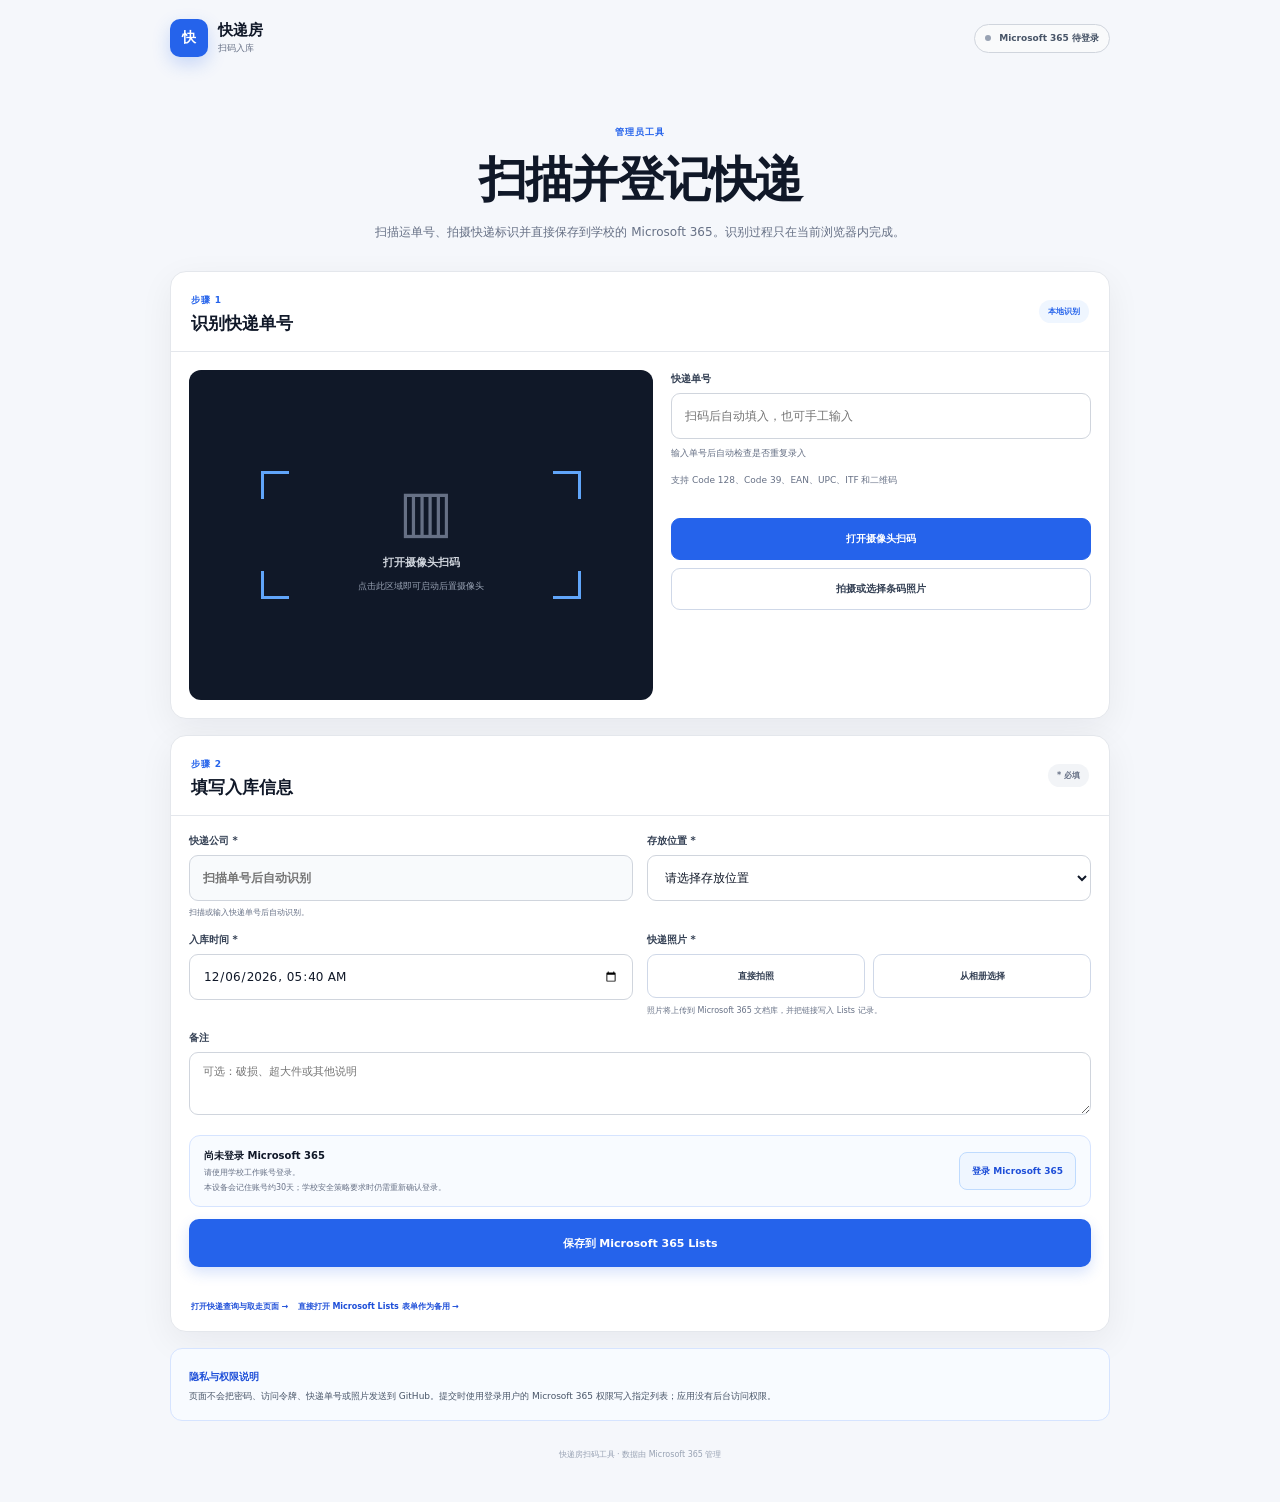
==== commit c896d9a3: "Brand pickup page and block duplicate parcel intake" ====
--- a/index.html
+++ b/index.html
@@ -6,9 +6,9 @@
     <meta name="theme-color" content="#101828" />
     <meta name="description" content="快递房管理员手机扫码、拍照并直接写入 Microsoft 365 Lists。" />
     <title>快递房 · 扫码入库</title>
-    <script type="module" crossorigin src="./app-v8.js"></script>
+    <script type="module" crossorigin src="./app-v9.js"></script>
     <link rel="modulepreload" crossorigin href="./shared-CIPjpdn9.js">
-    <link rel="stylesheet" crossorigin href="./main-FZhn3WZE.css">
+    <link rel="stylesheet" crossorigin href="./main-UnYrSSHu.css">
   </head>
   <body>
     <main class="shell">
@@ -49,6 +49,7 @@
           <div class="controls">
             <label for="tracking-number">快递单号</label>
             <input id="tracking-number" type="text" inputmode="text" autocomplete="off" placeholder="扫码后自动填入，也可手工输入" required />
+            <p class="duplicate-status" id="duplicate-status" role="status">输入单号后自动检查是否重复录入</p>
             <p class="status" id="scan-status" role="status">支持 Code 128、Code 39、EAN、UPC、ITF 和二维码</p>
 
             <div class="button-grid">
--- a/main-UnYrSSHu.css
+++ b/main-UnYrSSHu.css
@@ -0,0 +1 @@
+:root{--lightningcss-light:initial;--lightningcss-dark: ;color-scheme:light;--navy:#101828;--blue:#2563eb;--blue-dark:#1d4ed8;--blue-soft:#eff6ff;--green:#079455;--green-soft:#ecfdf3;--red:#b42318;--red-soft:#fef3f2;--text:#101828;--muted:#667085;--line:#e4e7ec;--surface:#fff;--canvas:#f5f7fb}*{box-sizing:border-box}html{scroll-behavior:smooth}body{color:var(--text);background:var(--canvas);-webkit-font-smoothing:antialiased;margin:0;font-family:Segoe UI,Microsoft YaHei,PingFang SC,system-ui,sans-serif}button,input,select,textarea{font:inherit}a{color:inherit;text-decoration:none}[hidden]{display:none!important}.shell{width:min(940px,100% - 32px);margin:0 auto;padding-bottom:42px}.topbar{justify-content:space-between;align-items:center;gap:20px;min-height:76px;display:flex}.brand{align-items:center;gap:10px;display:inline-flex}.brand-mark{background:var(--blue);color:#fff;border-radius:10px;place-items:center;width:38px;height:38px;font-size:14px;font-weight:900;display:grid;box-shadow:0 7px 18px #2563eb38}.brand strong,.brand small{display:block}.brand strong{font-size:15px}.brand small{color:var(--muted);margin-top:2px;font-size:9px}.service-badge{color:#475467;background:#f9fafb;border:1px solid #d0d5dd;border-radius:999px;padding:7px 10px;font-size:9px;font-weight:800}.service-badge i{background:#98a2b3;border-radius:50%;width:6px;height:6px;margin-right:5px;display:inline-block}.service-badge[data-state=success]{background:var(--green-soft);color:#027a48;border-color:#b7ebd1}.service-badge[data-state=success] i{background:#12b76a}.intro{text-align:center;padding:44px 0 28px}.eyebrow,.step{color:var(--blue);letter-spacing:.1em;font-size:9px;font-weight:900}.intro h1{letter-spacing:-.04em;margin:9px 0 10px;font-size:clamp(32px,6vw,48px)}.intro p{max-width:680px;color:var(--muted);margin:0 auto;font-size:12px;line-height:1.75}.scanner-card,.intake-card{border:1px solid var(--line);background:var(--surface);border-radius:16px;box-shadow:0 10px 35px #1018280f}.intake-card{margin-top:16px}.section-heading{border-bottom:1px solid var(--line);justify-content:space-between;align-items:center;min-height:76px;padding:16px 20px;display:flex}.section-heading h2{margin:5px 0 0;font-size:17px}.local-badge,.required-note{background:var(--blue-soft);color:var(--blue);border-radius:999px;padding:6px 9px;font-size:8px;font-weight:850}.required-note{color:#667085;background:#f2f4f7}.scanner-grid{grid-template-columns:minmax(300px,1.05fr) minmax(290px,.95fr);gap:18px;padding:18px;display:grid}.camera-stage{background:var(--navy);border-radius:12px;min-height:330px;position:relative;overflow:hidden}.camera-stage video{object-fit:cover;width:100%;height:100%;min-height:330px;display:block}.camera-placeholder{cursor:pointer;color:#98a2b3;text-align:center;background:0 0;border:0;place-content:center;gap:10px;width:100%;padding:0;display:grid;position:absolute;inset:0}.camera-placeholder:hover,.camera-placeholder:focus-visible{background:#ffffff0a;outline:none}.camera-placeholder strong{color:#d0d5dd;font-size:11px}.camera-placeholder small{font-size:9px}.barcode-glyph{color:#667085;letter-spacing:-10px;font-size:58px}.scan-frame{pointer-events:none;width:min(76%,320px);height:128px;position:absolute;inset:50% auto auto 50%;transform:translate(-50%,-50%)}.scan-frame i{width:28px;height:28px;position:absolute}.scan-frame i:first-child{border-top:3px solid #60a5fa;border-left:3px solid #60a5fa;top:0;left:0}.scan-frame i:nth-child(2){border-top:3px solid #60a5fa;border-right:3px solid #60a5fa;top:0;right:0}.scan-frame i:nth-child(3){border-bottom:3px solid #60a5fa;border-left:3px solid #60a5fa;bottom:0;left:0}.scan-frame i:nth-child(4){border-bottom:3px solid #60a5fa;border-right:3px solid #60a5fa;bottom:0;right:0}.camera-stage[data-state=success] .scan-frame i{border-color:#12b76a}.controls{flex-direction:column;min-width:0;display:flex}.controls>label:first-child{color:#344054;margin:2px 0 7px;font-size:10px;font-weight:850}.controls>input,.field input,.field select,.field textarea{width:100%;color:var(--text);background:#fff;border:1px solid #d0d5dd;border-radius:9px;outline:none}.controls>input,.field input,.field select{height:46px;padding:0 13px;font-size:12px}.field textarea{resize:vertical;padding:11px 13px;font-size:11px}.field input[readonly]{cursor:default;color:#344054;background:#f8fafc;font-weight:800}.field small[data-tone=success]{color:var(--green);font-weight:750}.field small[data-tone=fallback]{color:#b54708;font-weight:750}.controls>input:focus,.field input:focus,.field select:focus,.field textarea:focus{border-color:#60a5fa;box-shadow:0 0 0 3px #dbeafe}.status{min-height:36px;color:var(--muted);margin:9px 0 8px;font-size:9px;line-height:1.55}.status[data-tone=success]{color:var(--green);font-weight:750}.status[data-tone=error]{color:var(--red)}.duplicate-status{min-height:18px;color:var(--muted);margin:8px 0 0;font-size:9px;line-height:1.55}.duplicate-status[data-state=checking]{color:var(--blue-dark);font-weight:750}.duplicate-status[data-state=available]{color:var(--green);font-weight:800}.duplicate-status[data-state=duplicate],.duplicate-status[data-state=error]{color:var(--red);font-weight:800}.button-grid{grid-template-columns:1fr;gap:8px;display:grid}.primary-button,.secondary-button,.stop-button{cursor:pointer;border-radius:9px;place-items:center;min-height:42px;padding:0 12px;font-size:10px;font-weight:800;display:grid}.primary-button{border:1px solid var(--blue);background:var(--blue);color:#fff}.primary-button:hover{background:var(--blue-dark)}.secondary-button{color:#344054;background:#fff;border:1px solid #cfd8e8}.secondary-button:hover{color:var(--blue-dark);border-color:#93c5fd}.file-button{position:relative;overflow:hidden}.file-button input{opacity:0;pointer-events:none;width:1px;height:1px;position:absolute}.stop-button{color:#475467;background:#f2f4f7;border:0;margin-top:8px}.result{background:var(--green-soft);border:1px solid #b7ebd1;border-radius:10px;margin-top:auto;padding:13px}.result span,.result strong{display:block}.result span{color:#027a48;font-size:8px;font-weight:800}.result strong{overflow-wrap:anywhere;color:#05603a;margin-top:5px;font-size:15px}#intake-form{padding:18px}.form-grid{grid-template-columns:repeat(2,minmax(0,1fr));gap:14px;display:grid}.field{min-width:0}.field>span{color:#344054;margin:0 0 7px;font-size:10px;font-weight:800;display:block}.field>small{color:var(--muted);margin-top:6px;font-size:8px;line-height:1.5;display:block}.field-wide{grid-column:1/-1}.photo-source-grid{grid-template-columns:1fr 1fr;gap:8px;display:grid!important}.photo-source-button{cursor:pointer;color:#344054;background:#fff;border:1px solid #cfd8e8;border-radius:9px;place-items:center;min-height:44px;font-size:9px;font-weight:850;position:relative;overflow:hidden;display:grid!important}.photo-source-button:hover{color:var(--blue-dark);border-color:#93c5fd}.photo-source-button input{opacity:0;pointer-events:none;width:1px;height:1px;position:absolute}.photo-field .wechat-photo-hint{color:#b54708;background:#fff4ed;border-radius:8px;margin-top:8px;padding:9px 10px;line-height:1.65}.photo-preview{background:#f8fbff;border:1px solid #d6e4ff;border-radius:10px;grid-template-columns:72px minmax(0,1fr) auto;align-items:center;gap:11px;margin-top:14px;padding:10px;display:grid}.photo-preview img{object-fit:cover;background:#e4e7ec;border-radius:8px;width:72px;height:60px}.photo-preview strong,.photo-preview small{text-overflow:ellipsis;white-space:nowrap;display:block;overflow:hidden}.photo-preview strong{font-size:10px}.photo-preview small{color:var(--muted);margin-top:5px;font-size:8px}.photo-preview button{cursor:pointer;color:#475467;background:#f2f4f7;border:0;border-radius:7px;padding:7px 9px;font-size:8px;font-weight:800}.connection-panel{background:#f8fbff;border:1px solid #d6e4ff;border-radius:11px;align-items:center;gap:14px;margin-top:16px;padding:13px 14px;display:flex}.connection-panel>div{min-width:0}.connection-panel strong,.connection-panel small{display:block}.connection-panel strong{font-size:10px}.connection-panel small{color:var(--muted);text-overflow:ellipsis;white-space:nowrap;margin-top:4px;font-size:8px;overflow:hidden}.connection-panel button{cursor:pointer;background:var(--blue-soft);min-height:38px;color:var(--blue-dark);white-space:nowrap;border:1px solid #bfdbfe;border-radius:8px;margin-left:auto;padding:0 12px;font-size:9px;font-weight:850}.connection-panel button:disabled{cursor:default;opacity:.68}.submit-button{cursor:pointer;background:var(--blue);color:#fff;border:0;border-radius:10px;width:100%;min-height:48px;margin-top:12px;font-size:11px;font-weight:850;box-shadow:0 6px 14px #2563eb2e}.submit-button:hover{background:var(--blue-dark)}.submit-button:disabled{cursor:wait;opacity:.62}.submit-status{min-height:18px;color:var(--muted);margin:9px 2px 0;font-size:9px;line-height:1.55}.submit-status[data-tone=success]{color:var(--green);font-weight:800}.submit-status[data-tone=error]{color:var(--red)}.manual-form-link{color:var(--blue-dark);margin:7px 2px 0;font-size:8px;font-weight:800;display:inline-flex}.privacy-note{background:#f8fbff;border:1px solid #d6e4ff;border-radius:12px;margin-top:16px;padding:16px 18px}.privacy-note strong{color:#1d4ed8;font-size:10px}.privacy-note p{color:#475467;margin:5px 0 0;font-size:9px;line-height:1.65}footer{color:#98a2b3;text-align:center;padding:28px 0 0;font-size:8px}.success-screen{background:linear-gradient(#f5f7fb 0%,#ecfdf3 100%);place-items:center;min-height:100vh;padding:32px 16px;display:grid}.success-card{text-align:center;background:#fff;border:1px solid #b7ebd1;border-radius:22px;width:min(520px,100%);padding:42px;box-shadow:0 24px 70px #1018281f}.success-icon{background:var(--green-soft);width:72px;height:72px;color:var(--green);border-radius:50%;place-items:center;margin:0 auto 20px;font-size:38px;font-weight:900;display:grid}.success-eyebrow{color:var(--green);letter-spacing:.12em;font-size:10px;font-weight:900}.success-card h1{letter-spacing:-.04em;outline:none;margin:9px 0 10px;font-size:clamp(28px,6vw,40px)}.success-card>p{color:var(--muted);margin:0;font-size:11px;line-height:1.7}.success-details{border:1px solid var(--line);text-align:left;background:#f9fafb;border-radius:14px;margin:26px 0;padding:6px 18px}.success-details div{border-bottom:1px solid var(--line);grid-template-columns:92px minmax(0,1fr);gap:12px;padding:12px 0;display:grid}.success-details div:last-child{border-bottom:0}.success-details dt{color:var(--muted);font-size:9px;font-weight:750}.success-details dd{overflow-wrap:anywhere;color:var(--text);margin:0;font-size:11px;font-weight:850}.success-actions{grid-template-columns:1fr 1fr;gap:10px;display:grid}.success-actions button{cursor:pointer;border-radius:10px;min-height:48px;padding:0 14px;font-size:10px;font-weight:850}.success-primary{border:1px solid var(--blue);background:var(--blue);color:#fff}.success-primary:hover{background:var(--blue-dark)}.success-secondary{color:#344054;background:#fff;border:1px solid #d0d5dd}.success-secondary:hover{background:#f9fafb;border-color:#98a2b3}.success-card .close-page-status{color:#b54708;background:#fff4ed;border-radius:8px;margin-top:14px;padding:10px 12px;font-size:9px}@media (width<=700px){.shell{width:min(100% - 22px,560px);padding-bottom:28px}.topbar{min-height:64px}.service-badge{font-size:8px}.intro{text-align:left;padding:30px 6px 20px}.intro h1{font-size:31px}.intro p{font-size:10px}.section-heading{min-height:67px;padding:13px 14px}.scanner-grid{grid-template-columns:1fr;gap:12px;padding:11px}.camera-stage,.camera-stage video{min-height:270px}.controls{min-height:290px}#intake-form{padding:13px}.form-grid{grid-template-columns:1fr;gap:12px}.field-wide{grid-column:auto}.photo-source-grid{grid-template-columns:1fr}.connection-panel{flex-direction:column;align-items:stretch}.connection-panel button{width:100%;margin-left:0}.success-screen{padding:18px 12px}.success-card{border-radius:17px;padding:30px 18px}.success-actions{grid-template-columns:1fr}.success-details div{grid-template-columns:78px minmax(0,1fr)}}@media (prefers-reduced-motion:reduce){*{scroll-behavior:auto!important}}
